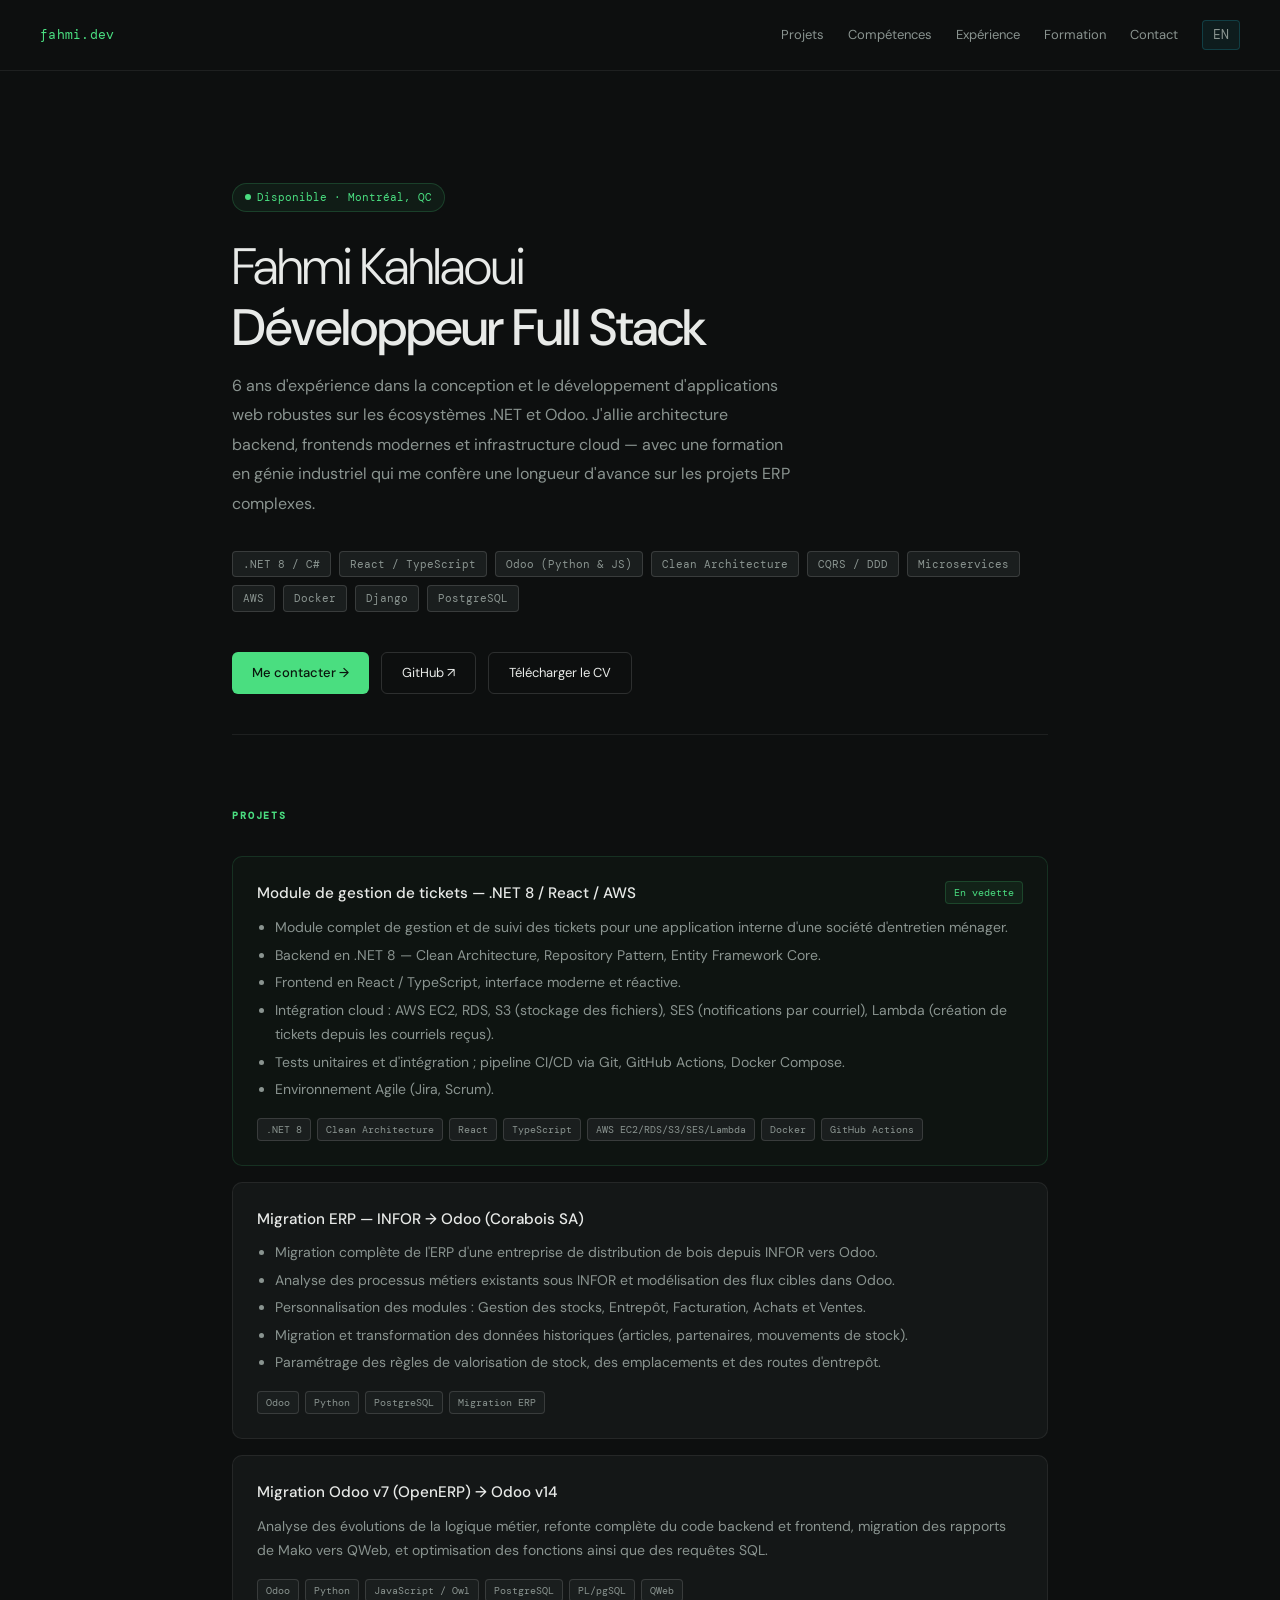
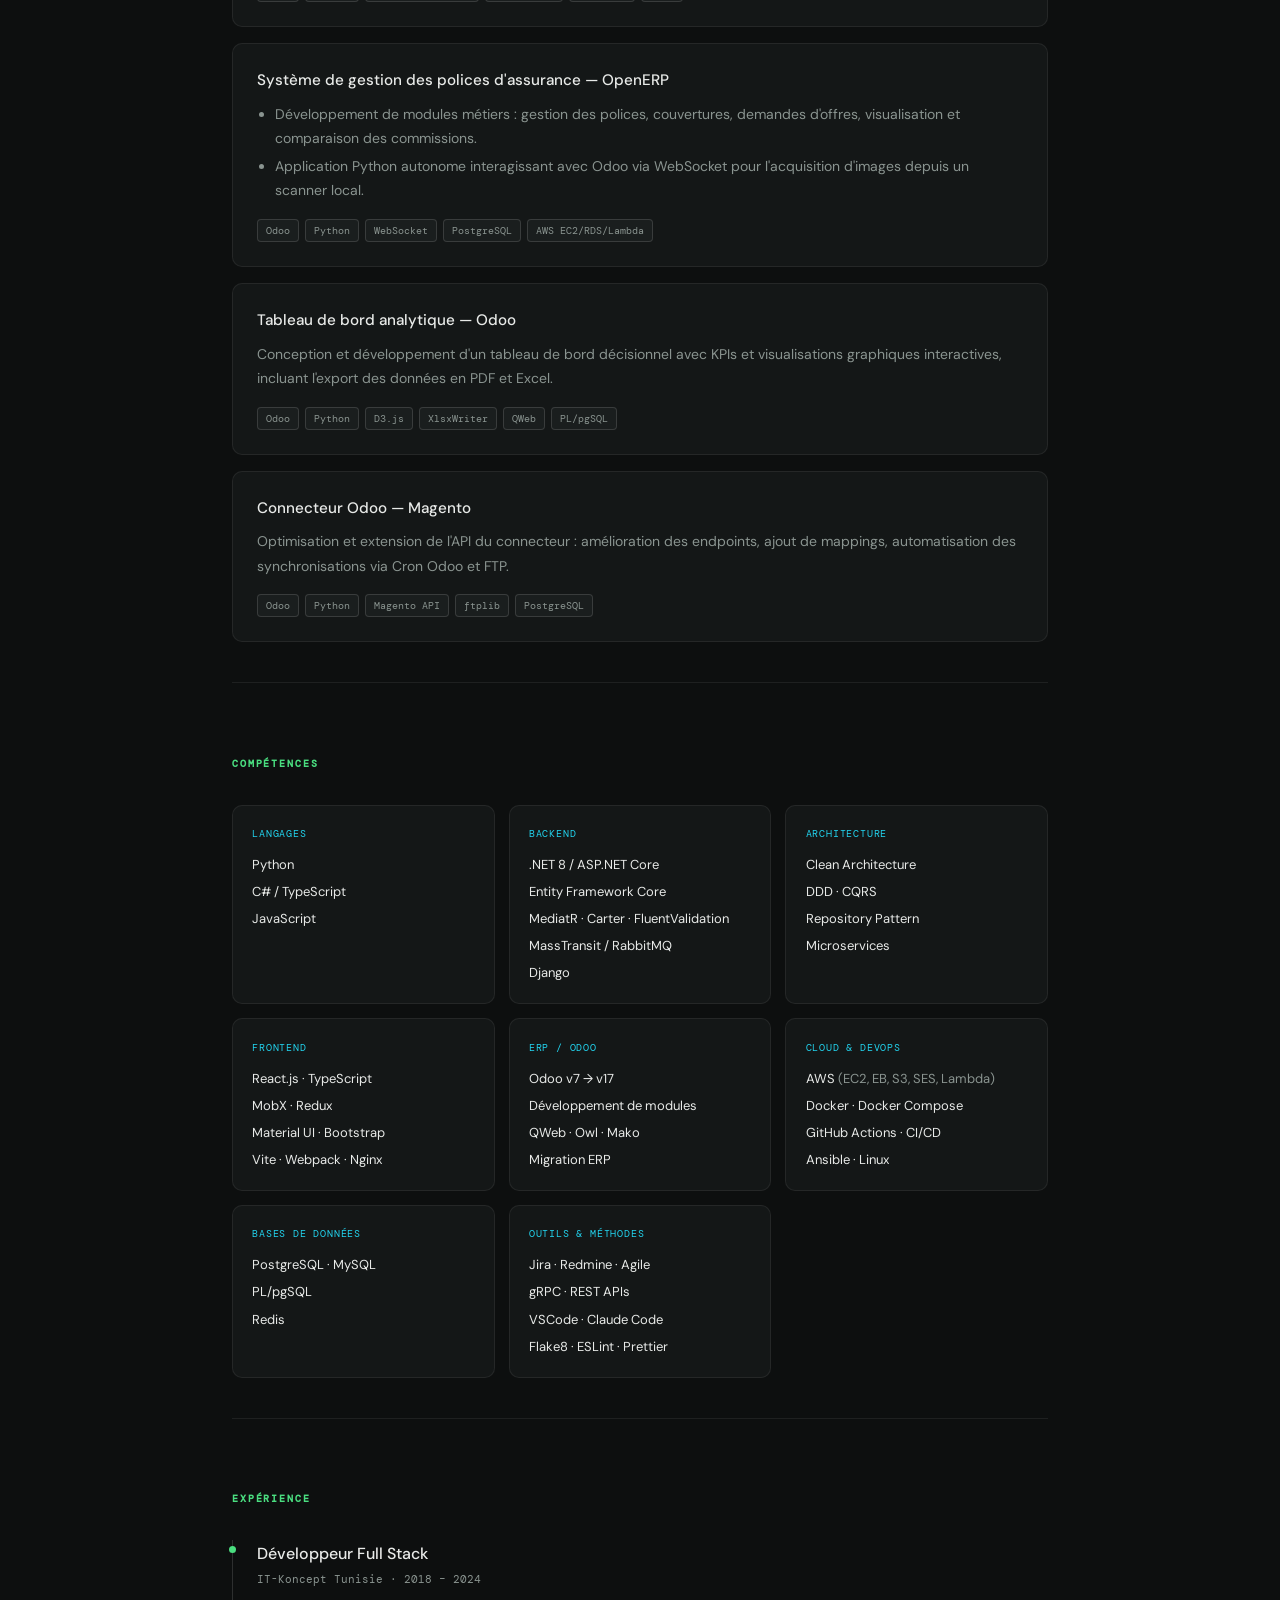
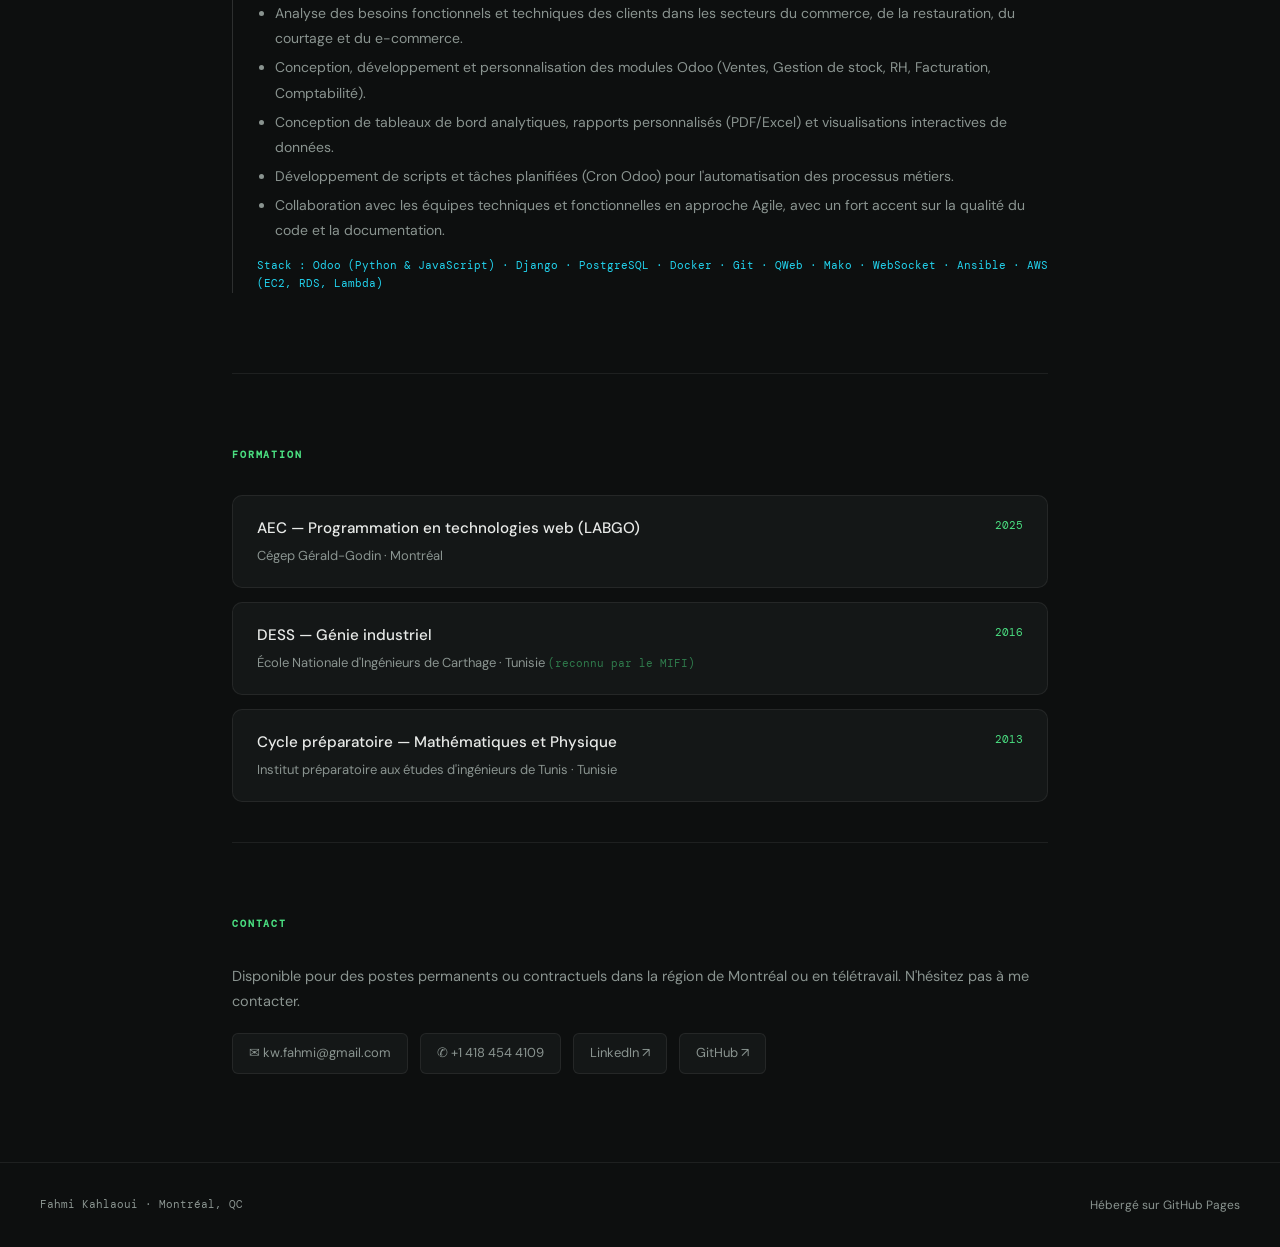
==== index-fr.html @ 1840f5e8 "[IMP]: add FR version and pdf file" ====
<!DOCTYPE html>
<html lang="fr">
<head>
  <meta charset="UTF-8">
  <meta name="viewport" content="width=device-width, initial-scale=1.0">
  <title>Fahmi Kahlaoui — Développeur Full Stack</title>
  <link rel="stylesheet" href="style.css">
</head>
<body>

<nav>
  <a class="nav-logo" href="#">fahmi.dev</a>
  <div class="nav-links">
    <a href="#projects">Projets</a>
    <a href="#skills">Compétences</a>
    <a href="#experience">Expérience</a>
    <a href="#education">Formation</a>
    <a href="#contact">Contact</a>
    <a class="lang-switch" href="index.html">EN</a>
  </div>
</nav>

<main>

  <!-- HERO -->
  <section class="hero">
    <div class="badge">Disponible · Montréal, QC</div>
    <h1>Fahmi Kahlaoui<br><strong>Développeur Full Stack</strong></h1>
    <p class="hero-sub">
      6 ans d'expérience dans la conception et le développement d'applications web robustes
      sur les écosystèmes .NET et Odoo. J'allie architecture backend, frontends modernes et infrastructure cloud —
      avec une formation en génie industriel qui me confère une longueur d'avance sur les projets ERP complexes.
    </p>
    <div class="hero-tags">
      <span class="tag">.NET 8 / C#</span>
      <span class="tag">React / TypeScript</span>
      <span class="tag">Odoo (Python & JS)</span>
      <span class="tag">Clean Architecture</span>
      <span class="tag">CQRS / DDD</span>
      <span class="tag">Microservices</span>
      <span class="tag">AWS</span>
      <span class="tag">Docker</span>
      <span class="tag">Django</span>
      <span class="tag">PostgreSQL</span>
    </div>
    <div class="ctas">
      <a class="btn btn-primary" href="#contact">Me contacter →</a>
      <a class="btn btn-ghost" href="https://github.com/kwfx" target="_blank">GitHub ↗</a>
      <a class="btn btn-ghost" href="fahmi-kahlaoui-cv.pdf" download>Télécharger le CV</a>
    </div>
  </section>

  <div class="divider"></div>

  <!-- PROJETS -->
  <section id="projects">
    <h2>Projets</h2>
    <div class="projects-grid">

      <div class="project-card featured">
        <div class="project-header">
          <span class="project-title">Module de gestion de tickets — .NET 8 / React / AWS</span>
          <span class="project-badge">En vedette</span>
        </div>
        <div class="project-desc">
          <ul>
            <li>Module complet de gestion et de suivi des tickets pour une application interne d'une société d'entretien ménager.</li>
            <li>Backend en .NET 8 — Clean Architecture, Repository Pattern, Entity Framework Core.</li>
            <li>Frontend en React / TypeScript, interface moderne et réactive.</li>
            <li>Intégration cloud : AWS EC2, RDS, S3 (stockage des fichiers), SES (notifications par courriel), Lambda (création de tickets depuis les courriels reçus).</li>
            <li>Tests unitaires et d'intégration ; pipeline CI/CD via Git, GitHub Actions, Docker Compose.</li>
            <li>Environnement Agile (Jira, Scrum).</li>
          </ul>
        </div>
        <div class="project-tags">
          <span class="tag">.NET 8</span>
          <span class="tag">Clean Architecture</span>
          <span class="tag">React</span>
          <span class="tag">TypeScript</span>
          <span class="tag">AWS EC2/RDS/S3/SES/Lambda</span>
          <span class="tag">Docker</span>
          <span class="tag">GitHub Actions</span>
        </div>
      </div>

      <div class="project-card">
        <div class="project-header">
          <span class="project-title">Migration ERP — INFOR → Odoo (Corabois SA)</span>
        </div>
        <div class="project-desc">
          <ul>
            <li>Migration complète de l'ERP d'une entreprise de distribution de bois depuis INFOR vers Odoo.</li>
            <li>Analyse des processus métiers existants sous INFOR et modélisation des flux cibles dans Odoo.</li>
            <li>Personnalisation des modules : Gestion des stocks, Entrepôt, Facturation, Achats et Ventes.</li>
            <li>Migration et transformation des données historiques (articles, partenaires, mouvements de stock).</li>
            <li>Paramétrage des règles de valorisation de stock, des emplacements et des routes d'entrepôt.</li>
          </ul>
        </div>
        <div class="project-tags">
          <span class="tag">Odoo</span>
          <span class="tag">Python</span>
          <span class="tag">PostgreSQL</span>
          <span class="tag">Migration ERP</span>
        </div>
      </div>

      <div class="project-card">
        <div class="project-header">
          <span class="project-title">Migration Odoo v7 (OpenERP) → Odoo v14</span>
        </div>
        <div class="project-desc">
          Analyse des évolutions de la logique métier, refonte complète du code backend et frontend, migration des rapports de Mako vers QWeb, et optimisation des fonctions ainsi que des requêtes SQL.
        </div>
        <div class="project-tags">
          <span class="tag">Odoo</span>
          <span class="tag">Python</span>
          <span class="tag">JavaScript / Owl</span>
          <span class="tag">PostgreSQL</span>
          <span class="tag">PL/pgSQL</span>
          <span class="tag">QWeb</span>
        </div>
      </div>

      <div class="project-card">
        <div class="project-header">
          <span class="project-title">Système de gestion des polices d'assurance — OpenERP</span>
        </div>
        <div class="project-desc">
          <ul>
            <li>Développement de modules métiers : gestion des polices, couvertures, demandes d'offres, visualisation et comparaison des commissions.</li>
            <li>Application Python autonome interagissant avec Odoo via WebSocket pour l'acquisition d'images depuis un scanner local.</li>
          </ul>
        </div>
        <div class="project-tags">
          <span class="tag">Odoo</span>
          <span class="tag">Python</span>
          <span class="tag">WebSocket</span>
          <span class="tag">PostgreSQL</span>
          <span class="tag">AWS EC2/RDS/Lambda</span>
        </div>
      </div>

      <div class="project-card">
        <div class="project-header">
          <span class="project-title">Tableau de bord analytique — Odoo</span>
        </div>
        <div class="project-desc">
          Conception et développement d'un tableau de bord décisionnel avec KPIs et visualisations graphiques interactives, incluant l'export des données en PDF et Excel.
        </div>
        <div class="project-tags">
          <span class="tag">Odoo</span>
          <span class="tag">Python</span>
          <span class="tag">D3.js</span>
          <span class="tag">XlsxWriter</span>
          <span class="tag">QWeb</span>
          <span class="tag">PL/pgSQL</span>
        </div>
      </div>

      <div class="project-card">
        <div class="project-header">
          <span class="project-title">Connecteur Odoo — Magento</span>
        </div>
        <div class="project-desc">
          Optimisation et extension de l'API du connecteur : amélioration des endpoints, ajout de mappings, automatisation des synchronisations via Cron Odoo et FTP.
        </div>
        <div class="project-tags">
          <span class="tag">Odoo</span>
          <span class="tag">Python</span>
          <span class="tag">Magento API</span>
          <span class="tag">ftplib</span>
          <span class="tag">PostgreSQL</span>
        </div>
      </div>

    </div>
  </section>

  <div class="divider"></div>

  <!-- COMPÉTENCES -->
  <section id="skills">
    <h2>Compétences</h2>
    <div class="skills-grid">
      <div class="skill-group">
        <div class="skill-group-title">Langages</div>
        <div class="skill-list">
          <div class="skill-item">Python</div>
          <div class="skill-item">C# / TypeScript</div>
          <div class="skill-item">JavaScript</div>
        </div>
      </div>
      <div class="skill-group">
        <div class="skill-group-title">Backend</div>
        <div class="skill-list">
          <div class="skill-item">.NET 8 / ASP.NET Core</div>
          <div class="skill-item">Entity Framework Core</div>
          <div class="skill-item">MediatR · Carter · FluentValidation</div>
          <div class="skill-item">MassTransit / RabbitMQ</div>
          <div class="skill-item">Django</div>
        </div>
      </div>
      <div class="skill-group">
        <div class="skill-group-title">Architecture</div>
        <div class="skill-list">
          <div class="skill-item">Clean Architecture</div>
          <div class="skill-item">DDD · CQRS</div>
          <div class="skill-item">Repository Pattern</div>
          <div class="skill-item">Microservices</div>
        </div>
      </div>
      <div class="skill-group">
        <div class="skill-group-title">Frontend</div>
        <div class="skill-list">
          <div class="skill-item">React.js · TypeScript</div>
          <div class="skill-item">MobX · Redux</div>
          <div class="skill-item">Material UI · Bootstrap</div>
          <div class="skill-item">Vite · Webpack · Nginx</div>
        </div>
      </div>
      <div class="skill-group">
        <div class="skill-group-title">ERP / Odoo</div>
        <div class="skill-list">
          <div class="skill-item">Odoo v7 → v17</div>
          <div class="skill-item">Développement de modules</div>
          <div class="skill-item">QWeb · Owl · Mako</div>
          <div class="skill-item">Migration ERP</div>
        </div>
      </div>
      <div class="skill-group">
        <div class="skill-group-title">Cloud & DevOps</div>
        <div class="skill-list">
          <div class="skill-item">AWS <span>(EC2, EB, S3, SES, Lambda)</span></div>
          <div class="skill-item">Docker · Docker Compose</div>
          <div class="skill-item">GitHub Actions · CI/CD</div>
          <div class="skill-item">Ansible · Linux</div>
        </div>
      </div>
      <div class="skill-group">
        <div class="skill-group-title">Bases de données</div>
        <div class="skill-list">
          <div class="skill-item">PostgreSQL · MySQL</div>
          <div class="skill-item">PL/pgSQL</div>
          <div class="skill-item">Redis</div>
        </div>
      </div>
      <div class="skill-group">
        <div class="skill-group-title">Outils & Méthodes</div>
        <div class="skill-list">
          <div class="skill-item">Jira · Redmine · Agile</div>
          <div class="skill-item">gRPC · REST APIs</div>
          <div class="skill-item">VSCode · Claude Code</div>
          <div class="skill-item">Flake8 · ESLint · Prettier</div>
        </div>
      </div>
    </div>
  </section>

  <div class="divider"></div>

  <!-- EXPÉRIENCE -->
  <section id="experience">
    <h2>Expérience</h2>
    <div class="exp-item">
      <div class="exp-role">Développeur Full Stack</div>
      <div class="exp-meta">IT-Koncept Tunisie · 2018 – 2024</div>
      <div class="exp-desc">
        <ul>
          <li>Analyse des besoins fonctionnels et techniques des clients dans les secteurs du commerce, de la restauration, du courtage et du e-commerce.</li>
          <li>Conception, développement et personnalisation des modules Odoo (Ventes, Gestion de stock, RH, Facturation, Comptabilité).</li>
          <li>Conception de tableaux de bord analytiques, rapports personnalisés (PDF/Excel) et visualisations interactives de données.</li>
          <li>Développement de scripts et tâches planifiées (Cron Odoo) pour l'automatisation des processus métiers.</li>
          <li>Collaboration avec les équipes techniques et fonctionnelles en approche Agile, avec un fort accent sur la qualité du code et la documentation.</li>
        </ul>
        <div class="exp-stack">Stack : Odoo (Python & JavaScript) · Django · PostgreSQL · Docker · Git · QWeb · Mako · WebSocket · Ansible · AWS (EC2, RDS, Lambda)</div>
      </div>
    </div>
  </section>

  <div class="divider"></div>

  <!-- FORMATION -->
  <section id="education">
    <h2>Formation</h2>
    <div class="edu-grid">
      <div class="edu-card">
        <div>
          <div class="edu-degree">AEC — Programmation en technologies web (LABGO)</div>
          <div class="edu-school">Cégep Gérald-Godin · Montréal</div>
        </div>
        <div class="edu-year">2025</div>
      </div>
      <div class="edu-card">
        <div>
          <div class="edu-degree">DESS — Génie industriel</div>
          <div class="edu-school">École Nationale d'Ingénieurs de Carthage · Tunisie <span style="color:#4ade8080;font-size:11px;font-family:'DM Mono',monospace;">(reconnu par le MIFI)</span></div>
        </div>
        <div class="edu-year">2016</div>
      </div>
      <div class="edu-card">
        <div>
          <div class="edu-degree">Cycle préparatoire — Mathématiques et Physique</div>
          <div class="edu-school">Institut préparatoire aux études d'ingénieurs de Tunis · Tunisie</div>
        </div>
        <div class="edu-year">2013</div>
      </div>
    </div>
  </section>

  <div class="divider"></div>

  <!-- CONTACT -->
  <section id="contact">
    <h2>Contact</h2>
    <p style="color:var(--muted);font-size:14.5px;margin-bottom:1.25rem">
      Disponible pour des postes permanents ou contractuels dans la région de Montréal ou en télétravail. N'hésitez pas à me contacter.
    </p>
    <div class="contact-row">
      <a class="contact-link" href="mailto:kw.fahmi@gmail.com">✉ kw.fahmi@gmail.com</a>
      <a class="contact-link" href="tel:+14184544109">✆ +1 418 454 4109</a>
      <a class="contact-link" href="https://linkedin.com/in/fahmi-kahlaoui" target="_blank">LinkedIn ↗</a>
      <a class="contact-link" href="https://github.com/kwfx" target="_blank">GitHub ↗</a>
    </div>
  </section>

</main>

<footer>
  <span class="footer-left">Fahmi Kahlaoui · Montréal, QC</span>
  <span class="footer-right">Hébergé sur GitHub Pages</span>
</footer>

</body>
</html>
---- style.css ----
@import url('https://fonts.googleapis.com/css2?family=DM+Mono:wght@300;400;500&family=DM+Sans:wght@300;400;500&display=swap');

*, *::before, *::after {
  box-sizing: border-box;
  margin: 0;
  padding: 0;
}

:root {
  --bg:      #0d0f0f;
  --bg2:     #141717;
  --bg3:     #1a1e1e;
  --border:  #ffffff12;
  --border2: #ffffff22;
  --text:    #e8eae8;
  --muted:   #8a9490;
  --accent:  #4ade80;
  --accent2: #22d3ee;
}

html { scroll-behavior: smooth; }

body {
  background: var(--bg);
  color: var(--text);
  font-family: 'DM Sans', sans-serif;
  font-size: 15px;
  line-height: 1.7;
  min-height: 100vh;
}

/* ── NAV ── */
nav {
  display: flex;
  justify-content: space-between;
  align-items: center;
  padding: 1.25rem 2.5rem;
  border-bottom: 0.5px solid var(--border);
  position: sticky;
  top: 0;
  background: var(--bg);
  z-index: 10;
}

.nav-logo {
  font-family: 'DM Mono', monospace;
  font-size: 13px;
  color: var(--accent);
  letter-spacing: 0.02em;
  text-decoration: none;
}

.nav-links {
  display: flex;
  align-items: center;
  gap: 1.5rem;
}

.nav-links a {
  color: var(--muted);
  text-decoration: none;
  font-size: 13px;
  transition: color 0.2s;
}

.nav-links a:hover { color: var(--text); }

.lang-switch {
  font-family: 'DM Mono', monospace;
  font-size: 11px;
  color: var(--accent2);
  background: #22d3ee10;
  border: 0.5px solid #22d3ee30;
  border-radius: 4px;
  padding: 3px 10px;
  text-decoration: none;
  transition: background 0.2s;
}

.lang-switch:hover { background: #22d3ee20; color: var(--accent2); }

/* ── MAIN LAYOUT ── */
main {
  max-width: 880px;
  margin: 0 auto;
  padding: 0 2rem;
}

section { padding: 4.5rem 0 2.5rem; }
.hero   { padding-top: 7rem; }

.divider {
  height: 0.5px;
  background: var(--border);
}

/* ── HERO ── */
.badge {
  display: inline-flex;
  align-items: center;
  gap: 6px;
  font-family: 'DM Mono', monospace;
  font-size: 11px;
  color: var(--accent);
  background: #4ade8010;
  border: 0.5px solid #4ade8030;
  border-radius: 100px;
  padding: 4px 12px;
  margin-bottom: 1.5rem;
}

.badge::before {
  content: '';
  width: 6px;
  height: 6px;
  border-radius: 50%;
  background: var(--accent);
  flex-shrink: 0;
}

h1 {
  font-size: clamp(2.2rem, 5vw, 3.2rem);
  font-weight: 300;
  line-height: 1.2;
  letter-spacing: -0.02em;
  margin-bottom: 0.75rem;
}

h1 strong { font-weight: 500; }

.hero-sub {
  font-size: 1rem;
  color: var(--muted);
  max-width: 560px;
  margin-bottom: 2rem;
  line-height: 1.85;
}

.hero-tags {
  display: flex;
  flex-wrap: wrap;
  gap: 8px;
  margin-bottom: 2.5rem;
}

.tag {
  font-family: 'DM Mono', monospace;
  font-size: 11px;
  color: var(--muted);
  background: var(--bg3);
  border: 0.5px solid var(--border2);
  border-radius: 4px;
  padding: 3px 10px;
}

.ctas {
  display: flex;
  gap: 12px;
  flex-wrap: wrap;
}

.btn {
  display: inline-flex;
  align-items: center;
  gap: 7px;
  font-size: 13px;
  font-family: 'DM Sans', sans-serif;
  padding: 9px 20px;
  border-radius: 6px;
  text-decoration: none;
  cursor: pointer;
  transition: all 0.2s;
  border: none;
}

.btn-primary {
  background: var(--accent);
  color: #0a160d;
  font-weight: 500;
}

.btn-primary:hover { background: #6ef79a; }

.btn-ghost {
  background: transparent;
  color: var(--text);
  border: 0.5px solid var(--border2);
}

.btn-ghost:hover {
  border-color: #4ade8060;
  color: var(--accent);
}

/* ── SECTION HEADING ── */
h2 {
  font-size: 0.65rem;
  font-family: 'DM Mono', monospace;
  letter-spacing: 0.18em;
  color: var(--accent);
  text-transform: uppercase;
  margin-bottom: 2rem;
}

/* ── PROJECTS ── */
.projects-grid { display: grid; gap: 16px; }

.project-card {
  background: var(--bg2);
  border: 0.5px solid var(--border);
  border-radius: 10px;
  padding: 1.5rem;
  transition: border-color 0.2s;
}

.project-card:hover { border-color: var(--border2); }

.project-card.featured {
  border-color: #4ade8025;
  background: #4ade8006;
}

.project-header {
  display: flex;
  justify-content: space-between;
  align-items: flex-start;
  gap: 12px;
  margin-bottom: 0.5rem;
}

.project-title {
  font-size: 0.95rem;
  font-weight: 500;
  color: var(--text);
}

.project-env {
  font-family: 'DM Mono', monospace;
  font-size: 10px;
  color: var(--muted);
  margin-bottom: 0.6rem;
}

.project-badge {
  font-family: 'DM Mono', monospace;
  font-size: 10px;
  color: var(--accent);
  background: #4ade8012;
  border: 0.5px solid #4ade8030;
  border-radius: 4px;
  padding: 2px 8px;
  white-space: nowrap;
}

.project-desc {
  color: var(--muted);
  font-size: 14px;
  line-height: 1.75;
  margin-bottom: 1rem;
}

.project-desc ul {
  padding-left: 1.1rem;
  display: flex;
  flex-direction: column;
  gap: 3px;
}

.project-tags {
  display: flex;
  flex-wrap: wrap;
  gap: 6px;
  margin-top: 0.75rem;
}

.project-tags .tag { font-size: 10px; padding: 2px 8px; }

/* ── SKILLS ── */
.skills-grid {
  display: grid;
  grid-template-columns: repeat(auto-fit, minmax(200px, 1fr));
  gap: 14px;
}

.skill-group {
  background: var(--bg2);
  border: 0.5px solid var(--border);
  border-radius: 10px;
  padding: 1.2rem;
}

.skill-group-title {
  font-family: 'DM Mono', monospace;
  font-size: 10px;
  color: var(--accent2);
  letter-spacing: 0.08em;
  margin-bottom: 0.75rem;
  text-transform: uppercase;
}

.skill-list {
  display: flex;
  flex-direction: column;
  gap: 5px;
}

.skill-item {
  font-size: 13px;
  color: var(--text);
}

.skill-item span { color: var(--muted); }

/* ── EXPERIENCE ── */
.exp-item {
  border-left: 1px solid var(--border2);
  padding-left: 1.5rem;
  margin-bottom: 2.5rem;
  position: relative;
}

.exp-item::before {
  content: '';
  width: 7px;
  height: 7px;
  border-radius: 50%;
  background: var(--accent);
  position: absolute;
  left: -4px;
  top: 6px;
}

.exp-role {
  font-size: 1rem;
  font-weight: 500;
  color: var(--text);
}

.exp-meta {
  font-family: 'DM Mono', monospace;
  font-size: 11px;
  color: var(--muted);
  margin: 3px 0 0.75rem;
}

.exp-desc {
  color: var(--muted);
  font-size: 14px;
  line-height: 1.8;
}

.exp-desc ul {
  padding-left: 1.1rem;
  display: flex;
  flex-direction: column;
  gap: 4px;
}

.exp-stack {
  font-family: 'DM Mono', monospace;
  font-size: 11px;
  color: var(--accent2);
  margin-top: 0.75rem;
  line-height: 1.7;
}

/* ── EDUCATION ── */
.edu-grid { display: grid; gap: 14px; }

.edu-card {
  background: var(--bg2);
  border: 0.5px solid var(--border);
  border-radius: 10px;
  padding: 1.25rem 1.5rem;
  display: flex;
  justify-content: space-between;
  align-items: flex-start;
  gap: 1rem;
}

.edu-degree {
  font-size: 0.95rem;
  font-weight: 500;
  color: var(--text);
  margin-bottom: 3px;
}

.edu-school {
  font-size: 13px;
  color: var(--muted);
}

.edu-year {
  font-family: 'DM Mono', monospace;
  font-size: 11px;
  color: var(--accent);
  white-space: nowrap;
}

/* ── CONTACT ── */
.contact-row {
  display: flex;
  gap: 12px;
  flex-wrap: wrap;
  margin-top: 0.5rem;
}

.contact-link {
  display: inline-flex;
  align-items: center;
  gap: 8px;
  font-size: 13px;
  color: var(--muted);
  text-decoration: none;
  padding: 8px 16px;
  background: var(--bg2);
  border: 0.5px solid var(--border);
  border-radius: 6px;
  transition: all 0.2s;
}

.contact-link:hover {
  color: var(--accent);
  border-color: #4ade8040;
}

/* ── FOOTER ── */
footer {
  border-top: 0.5px solid var(--border);
  padding: 2rem 2.5rem;
  display: flex;
  justify-content: space-between;
  align-items: center;
  margin-top: 3rem;
}

.footer-left {
  font-family: 'DM Mono', monospace;
  font-size: 11px;
  color: var(--muted);
}

.footer-right {
  font-size: 12px;
  color: var(--muted);
}

/* ── RESPONSIVE ── */
@media (max-width: 640px) {
  nav { padding: 1rem 1.25rem; }
  .nav-links { gap: 1rem; }
  main { padding: 0 1.25rem; }
  footer { flex-direction: column; gap: 8px; text-align: center; }
  .edu-card { flex-direction: column; gap: 4px; }
}
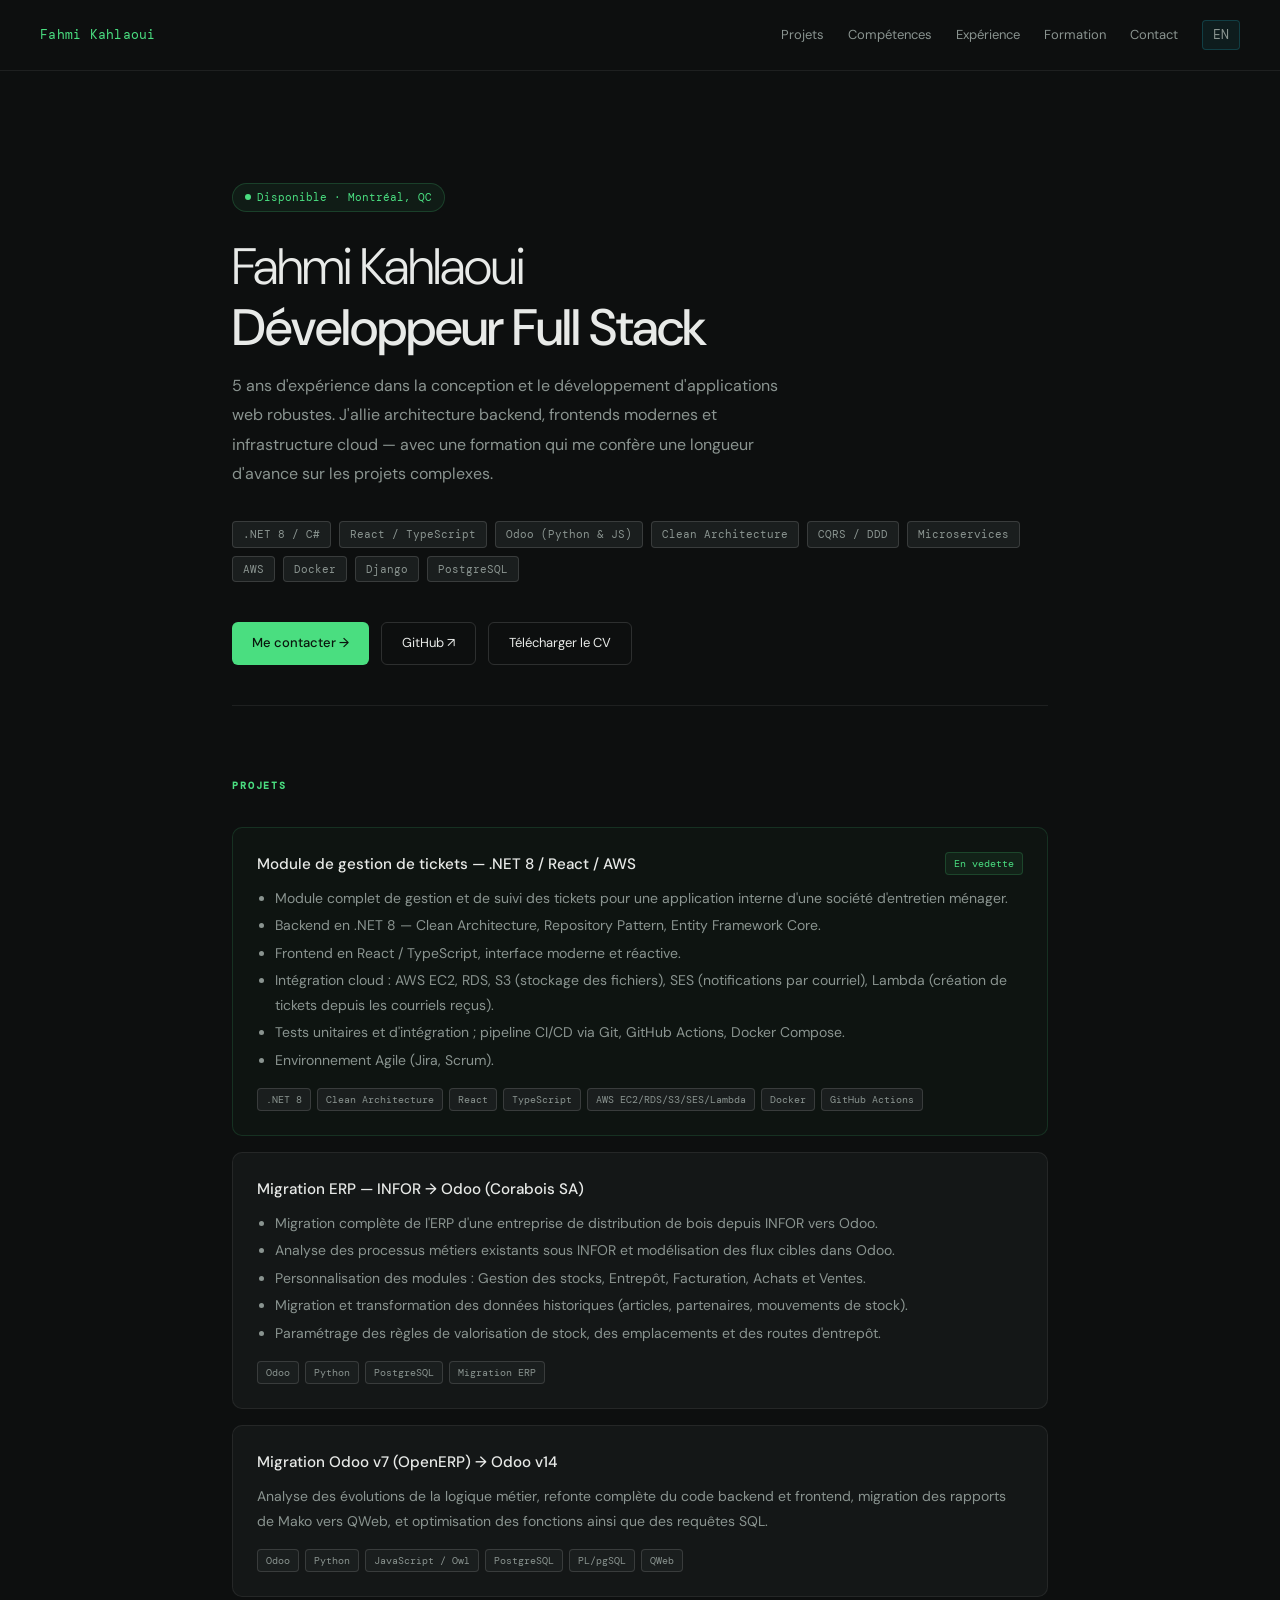
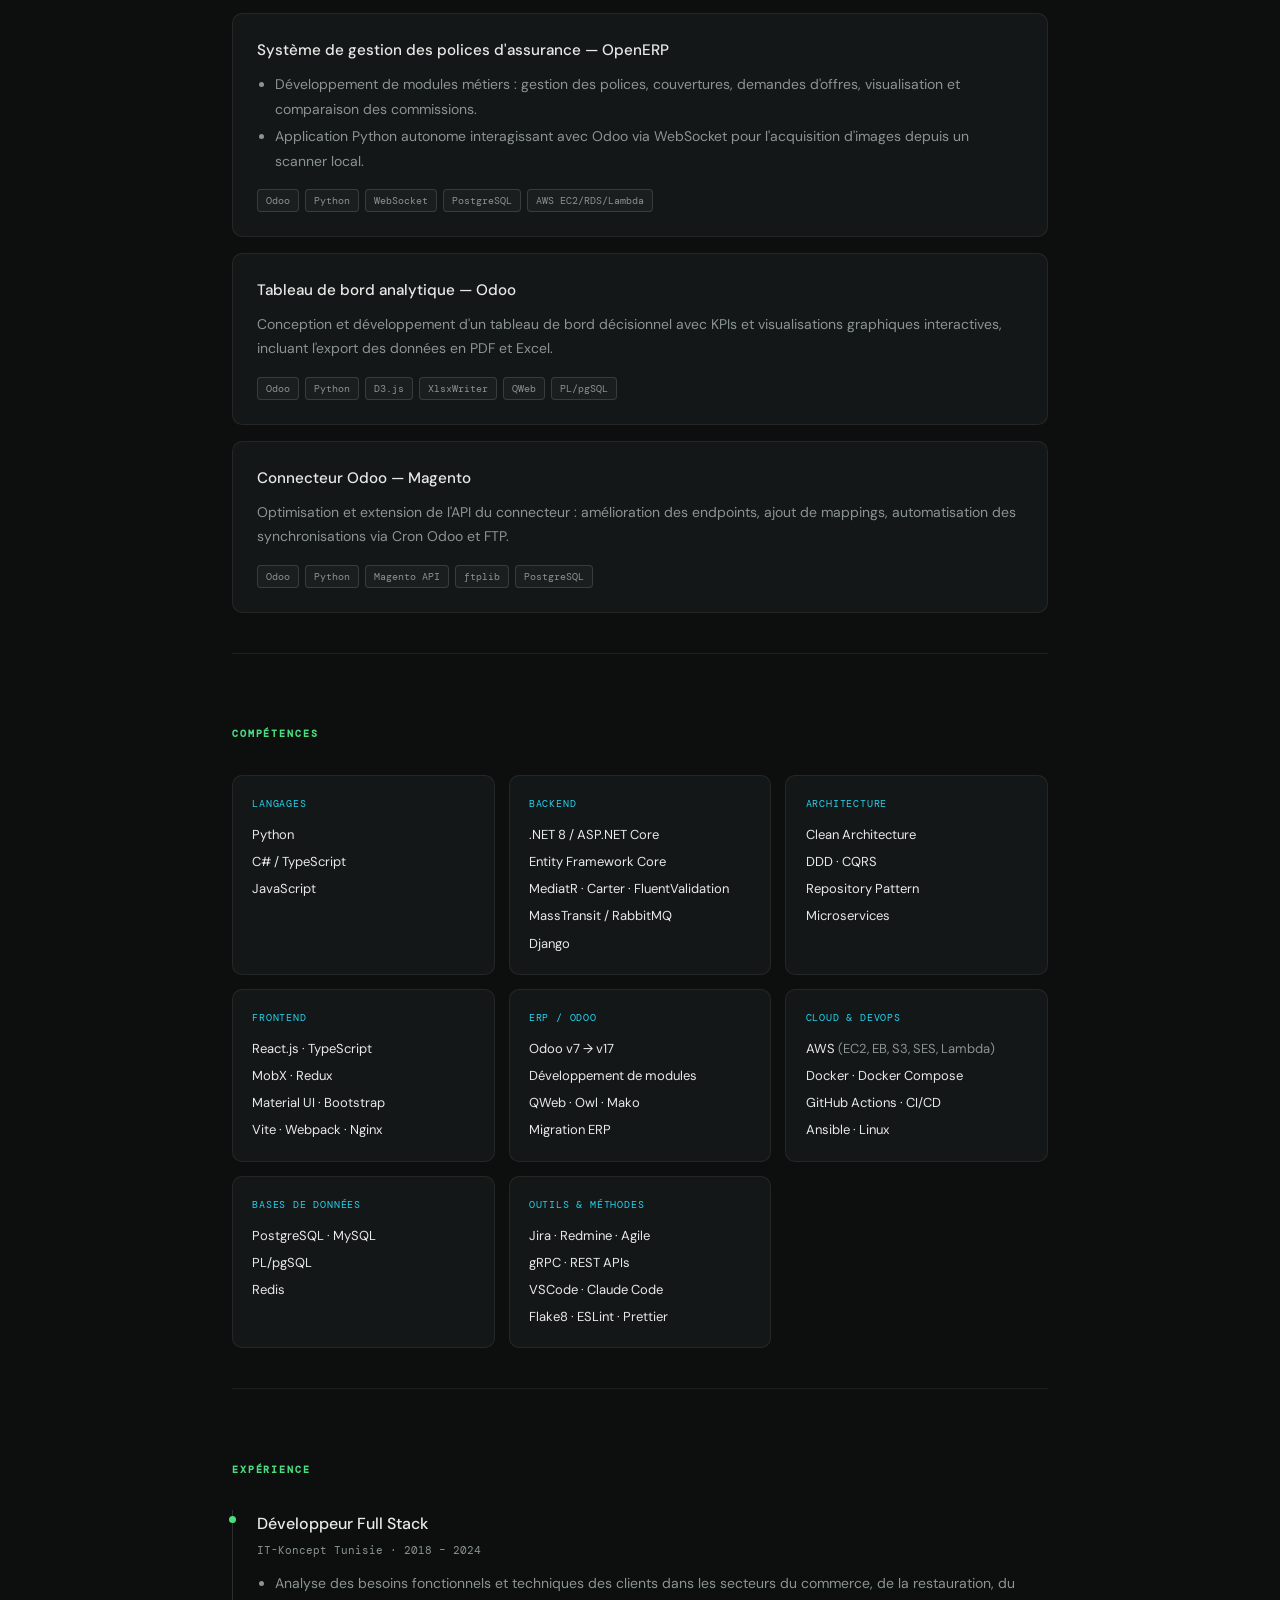
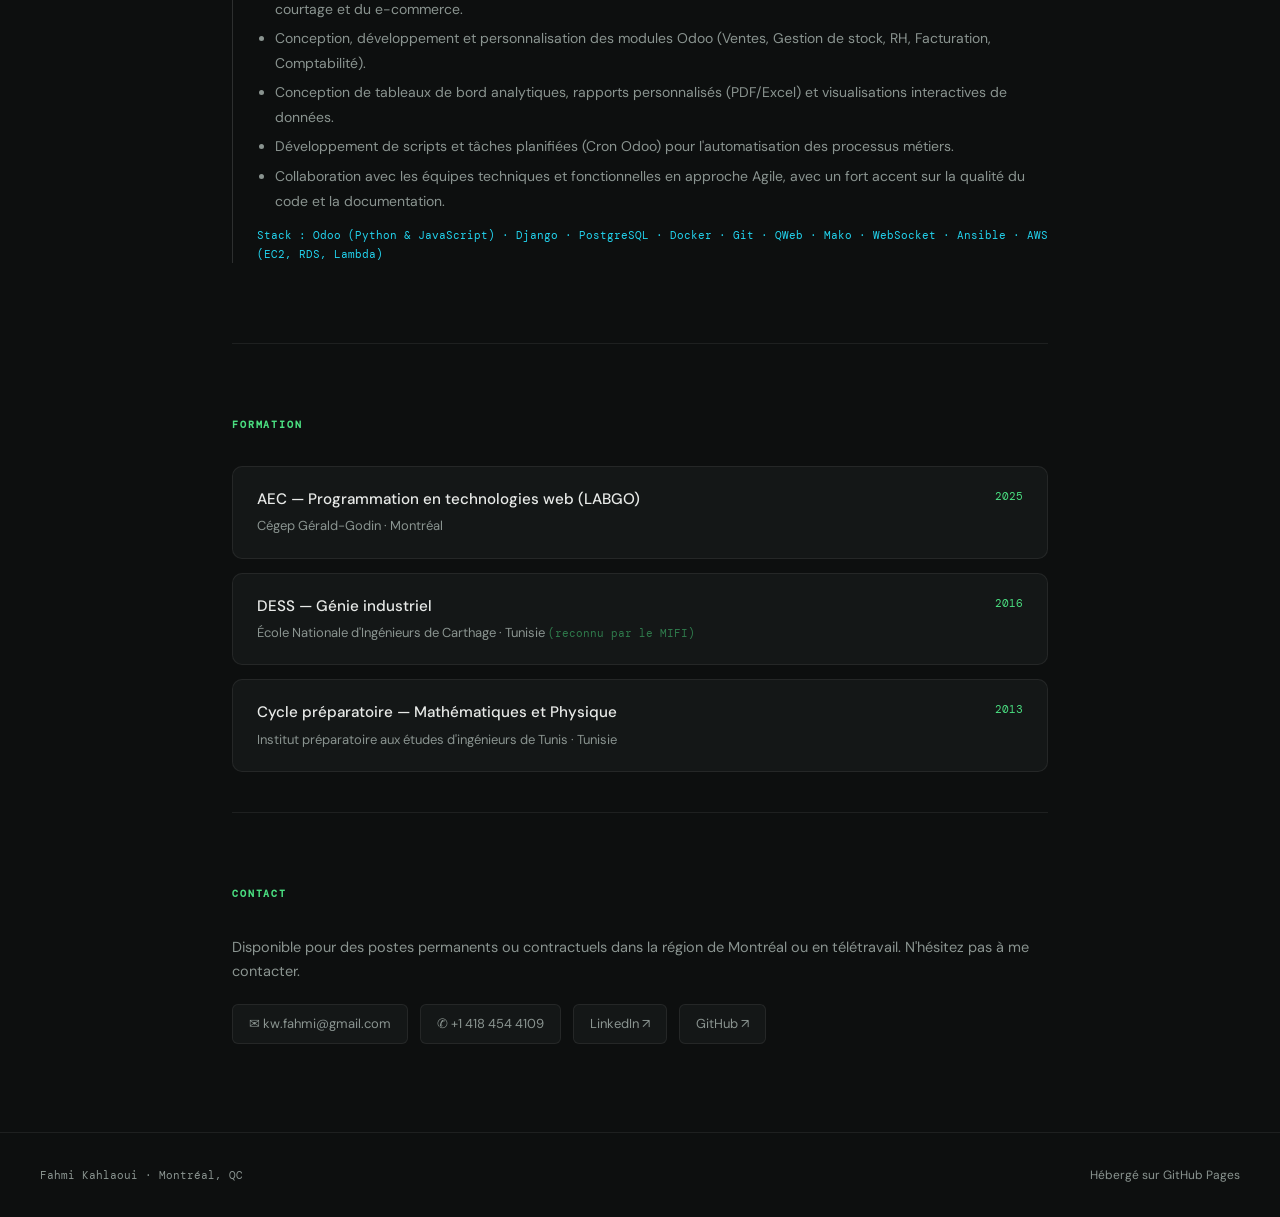
==== commit 666a3128: "[IMP]: update PDF resume and linkedin links" ====
--- a/index-fr.html
+++ b/index-fr.html
@@ -1,334 +1,353 @@
 <!DOCTYPE html>
 <html lang="fr">
+
 <head>
   <meta charset="UTF-8">
   <meta name="viewport" content="width=device-width, initial-scale=1.0">
   <title>Fahmi Kahlaoui — Développeur Full Stack</title>
   <link rel="stylesheet" href="style.css">
 </head>
+
 <body>
 
-<nav>
-  <a class="nav-logo" href="#">fahmi.dev</a>
-  <div class="nav-links">
-    <a href="#projects">Projets</a>
-    <a href="#skills">Compétences</a>
-    <a href="#experience">Expérience</a>
-    <a href="#education">Formation</a>
-    <a href="#contact">Contact</a>
-    <a class="lang-switch" href="index.html">EN</a>
-  </div>
-</nav>
-
-<main>
-
-  <!-- HERO -->
-  <section class="hero">
-    <div class="badge">Disponible · Montréal, QC</div>
-    <h1>Fahmi Kahlaoui<br><strong>Développeur Full Stack</strong></h1>
-    <p class="hero-sub">
-      6 ans d'expérience dans la conception et le développement d'applications web robustes
-      sur les écosystèmes .NET et Odoo. J'allie architecture backend, frontends modernes et infrastructure cloud —
-      avec une formation en génie industriel qui me confère une longueur d'avance sur les projets ERP complexes.
-    </p>
-    <div class="hero-tags">
-      <span class="tag">.NET 8 / C#</span>
-      <span class="tag">React / TypeScript</span>
-      <span class="tag">Odoo (Python & JS)</span>
-      <span class="tag">Clean Architecture</span>
-      <span class="tag">CQRS / DDD</span>
-      <span class="tag">Microservices</span>
-      <span class="tag">AWS</span>
-      <span class="tag">Docker</span>
-      <span class="tag">Django</span>
-      <span class="tag">PostgreSQL</span>
+  <nav>
+    <a class="nav-logo" href="#">Fahmi Kahlaoui</a>
+    <div class="nav-links">
+      <a href="#projects">Projets</a>
+      <a href="#skills">Compétences</a>
+      <a href="#experience">Expérience</a>
+      <a href="#education">Formation</a>
+      <a href="#contact">Contact</a>
+      <a class="lang-switch" href="index.html">EN</a>
     </div>
-    <div class="ctas">
-      <a class="btn btn-primary" href="#contact">Me contacter →</a>
-      <a class="btn btn-ghost" href="https://github.com/kwfx" target="_blank">GitHub ↗</a>
-      <a class="btn btn-ghost" href="fahmi-kahlaoui-cv.pdf" download>Télécharger le CV</a>
-    </div>
-  </section>
-
-  <div class="divider"></div>
-
-  <!-- PROJETS -->
-  <section id="projects">
-    <h2>Projets</h2>
-    <div class="projects-grid">
-
-      <div class="project-card featured">
-        <div class="project-header">
-          <span class="project-title">Module de gestion de tickets — .NET 8 / React / AWS</span>
-          <span class="project-badge">En vedette</span>
-        </div>
-        <div class="project-desc">
+  </nav>
+
+  <main>
+
+    <!-- HERO -->
+    <section class="hero">
+      <div class="badge">Disponible · Montréal, QC</div>
+      <h1>Fahmi Kahlaoui<br><strong>Développeur Full Stack</strong></h1>
+      <p class="hero-sub">
+        5 ans d'expérience dans la conception et le développement d'applications web robustes. J'allie architecture
+        backend, frontends modernes et infrastructure cloud —
+        avec une formation qui me confère une longueur d'avance sur les projets complexes.
+      </p>
+      <div class="hero-tags">
+        <span class="tag">.NET 8 / C#</span>
+        <span class="tag">React / TypeScript</span>
+        <span class="tag">Odoo (Python & JS)</span>
+        <span class="tag">Clean Architecture</span>
+        <span class="tag">CQRS / DDD</span>
+        <span class="tag">Microservices</span>
+        <span class="tag">AWS</span>
+        <span class="tag">Docker</span>
+        <span class="tag">Django</span>
+        <span class="tag">PostgreSQL</span>
+      </div>
+      <div class="ctas">
+        <a class="btn btn-primary" href="#contact">Me contacter →</a>
+        <a class="btn btn-ghost" href="https://github.com/kwfx" target="_blank">GitHub ↗</a>
+        <a class="btn btn-ghost" href="fahmi-kahlaoui-cv.pdf" download>Télécharger le CV</a>
+      </div>
+    </section>
+
+    <div class="divider"></div>
+
+    <!-- PROJETS -->
+    <section id="projects">
+      <h2>Projets</h2>
+      <div class="projects-grid">
+
+        <div class="project-card featured">
+          <div class="project-header">
+            <span class="project-title">Module de gestion de tickets — .NET 8 / React / AWS</span>
+            <span class="project-badge">En vedette</span>
+          </div>
+          <div class="project-desc">
+            <ul>
+              <li>Module complet de gestion et de suivi des tickets pour une application interne d'une société
+                d'entretien ménager.</li>
+              <li>Backend en .NET 8 — Clean Architecture, Repository Pattern, Entity Framework Core.</li>
+              <li>Frontend en React / TypeScript, interface moderne et réactive.</li>
+              <li>Intégration cloud : AWS EC2, RDS, S3 (stockage des fichiers), SES (notifications par courriel), Lambda
+                (création de tickets depuis les courriels reçus).</li>
+              <li>Tests unitaires et d'intégration ; pipeline CI/CD via Git, GitHub Actions, Docker Compose.</li>
+              <li>Environnement Agile (Jira, Scrum).</li>
+            </ul>
+          </div>
+          <div class="project-tags">
+            <span class="tag">.NET 8</span>
+            <span class="tag">Clean Architecture</span>
+            <span class="tag">React</span>
+            <span class="tag">TypeScript</span>
+            <span class="tag">AWS EC2/RDS/S3/SES/Lambda</span>
+            <span class="tag">Docker</span>
+            <span class="tag">GitHub Actions</span>
+          </div>
+        </div>
+
+        <div class="project-card">
+          <div class="project-header">
+            <span class="project-title">Migration ERP — INFOR → Odoo (Corabois SA)</span>
+          </div>
+          <div class="project-desc">
+            <ul>
+              <li>Migration complète de l'ERP d'une entreprise de distribution de bois depuis INFOR vers Odoo.</li>
+              <li>Analyse des processus métiers existants sous INFOR et modélisation des flux cibles dans Odoo.</li>
+              <li>Personnalisation des modules : Gestion des stocks, Entrepôt, Facturation, Achats et Ventes.</li>
+              <li>Migration et transformation des données historiques (articles, partenaires, mouvements de stock).</li>
+              <li>Paramétrage des règles de valorisation de stock, des emplacements et des routes d'entrepôt.</li>
+            </ul>
+          </div>
+          <div class="project-tags">
+            <span class="tag">Odoo</span>
+            <span class="tag">Python</span>
+            <span class="tag">PostgreSQL</span>
+            <span class="tag">Migration ERP</span>
+          </div>
+        </div>
+
+        <div class="project-card">
+          <div class="project-header">
+            <span class="project-title">Migration Odoo v7 (OpenERP) → Odoo v14</span>
+          </div>
+          <div class="project-desc">
+            Analyse des évolutions de la logique métier, refonte complète du code backend et frontend, migration des
+            rapports de Mako vers QWeb, et optimisation des fonctions ainsi que des requêtes SQL.
+          </div>
+          <div class="project-tags">
+            <span class="tag">Odoo</span>
+            <span class="tag">Python</span>
+            <span class="tag">JavaScript / Owl</span>
+            <span class="tag">PostgreSQL</span>
+            <span class="tag">PL/pgSQL</span>
+            <span class="tag">QWeb</span>
+          </div>
+        </div>
+
+        <div class="project-card">
+          <div class="project-header">
+            <span class="project-title">Système de gestion des polices d'assurance — OpenERP</span>
+          </div>
+          <div class="project-desc">
+            <ul>
+              <li>Développement de modules métiers : gestion des polices, couvertures, demandes d'offres, visualisation
+                et comparaison des commissions.</li>
+              <li>Application Python autonome interagissant avec Odoo via WebSocket pour l'acquisition d'images depuis
+                un scanner local.</li>
+            </ul>
+          </div>
+          <div class="project-tags">
+            <span class="tag">Odoo</span>
+            <span class="tag">Python</span>
+            <span class="tag">WebSocket</span>
+            <span class="tag">PostgreSQL</span>
+            <span class="tag">AWS EC2/RDS/Lambda</span>
+          </div>
+        </div>
+
+        <div class="project-card">
+          <div class="project-header">
+            <span class="project-title">Tableau de bord analytique — Odoo</span>
+          </div>
+          <div class="project-desc">
+            Conception et développement d'un tableau de bord décisionnel avec KPIs et visualisations graphiques
+            interactives, incluant l'export des données en PDF et Excel.
+          </div>
+          <div class="project-tags">
+            <span class="tag">Odoo</span>
+            <span class="tag">Python</span>
+            <span class="tag">D3.js</span>
+            <span class="tag">XlsxWriter</span>
+            <span class="tag">QWeb</span>
+            <span class="tag">PL/pgSQL</span>
+          </div>
+        </div>
+
+        <div class="project-card">
+          <div class="project-header">
+            <span class="project-title">Connecteur Odoo — Magento</span>
+          </div>
+          <div class="project-desc">
+            Optimisation et extension de l'API du connecteur : amélioration des endpoints, ajout de mappings,
+            automatisation des synchronisations via Cron Odoo et FTP.
+          </div>
+          <div class="project-tags">
+            <span class="tag">Odoo</span>
+            <span class="tag">Python</span>
+            <span class="tag">Magento API</span>
+            <span class="tag">ftplib</span>
+            <span class="tag">PostgreSQL</span>
+          </div>
+        </div>
+
+      </div>
+    </section>
+
+    <div class="divider"></div>
+
+    <!-- COMPÉTENCES -->
+    <section id="skills">
+      <h2>Compétences</h2>
+      <div class="skills-grid">
+        <div class="skill-group">
+          <div class="skill-group-title">Langages</div>
+          <div class="skill-list">
+            <div class="skill-item">Python</div>
+            <div class="skill-item">C# / TypeScript</div>
+            <div class="skill-item">JavaScript</div>
+          </div>
+        </div>
+        <div class="skill-group">
+          <div class="skill-group-title">Backend</div>
+          <div class="skill-list">
+            <div class="skill-item">.NET 8 / ASP.NET Core</div>
+            <div class="skill-item">Entity Framework Core</div>
+            <div class="skill-item">MediatR · Carter · FluentValidation</div>
+            <div class="skill-item">MassTransit / RabbitMQ</div>
+            <div class="skill-item">Django</div>
+          </div>
+        </div>
+        <div class="skill-group">
+          <div class="skill-group-title">Architecture</div>
+          <div class="skill-list">
+            <div class="skill-item">Clean Architecture</div>
+            <div class="skill-item">DDD · CQRS</div>
+            <div class="skill-item">Repository Pattern</div>
+            <div class="skill-item">Microservices</div>
+          </div>
+        </div>
+        <div class="skill-group">
+          <div class="skill-group-title">Frontend</div>
+          <div class="skill-list">
+            <div class="skill-item">React.js · TypeScript</div>
+            <div class="skill-item">MobX · Redux</div>
+            <div class="skill-item">Material UI · Bootstrap</div>
+            <div class="skill-item">Vite · Webpack · Nginx</div>
+          </div>
+        </div>
+        <div class="skill-group">
+          <div class="skill-group-title">ERP / Odoo</div>
+          <div class="skill-list">
+            <div class="skill-item">Odoo v7 → v17</div>
+            <div class="skill-item">Développement de modules</div>
+            <div class="skill-item">QWeb · Owl · Mako</div>
+            <div class="skill-item">Migration ERP</div>
+          </div>
+        </div>
+        <div class="skill-group">
+          <div class="skill-group-title">Cloud & DevOps</div>
+          <div class="skill-list">
+            <div class="skill-item">AWS <span>(EC2, EB, S3, SES, Lambda)</span></div>
+            <div class="skill-item">Docker · Docker Compose</div>
+            <div class="skill-item">GitHub Actions · CI/CD</div>
+            <div class="skill-item">Ansible · Linux</div>
+          </div>
+        </div>
+        <div class="skill-group">
+          <div class="skill-group-title">Bases de données</div>
+          <div class="skill-list">
+            <div class="skill-item">PostgreSQL · MySQL</div>
+            <div class="skill-item">PL/pgSQL</div>
+            <div class="skill-item">Redis</div>
+          </div>
+        </div>
+        <div class="skill-group">
+          <div class="skill-group-title">Outils & Méthodes</div>
+          <div class="skill-list">
+            <div class="skill-item">Jira · Redmine · Agile</div>
+            <div class="skill-item">gRPC · REST APIs</div>
+            <div class="skill-item">VSCode · Claude Code</div>
+            <div class="skill-item">Flake8 · ESLint · Prettier</div>
+          </div>
+        </div>
+      </div>
+    </section>
+
+    <div class="divider"></div>
+
+    <!-- EXPÉRIENCE -->
+    <section id="experience">
+      <h2>Expérience</h2>
+      <div class="exp-item">
+        <div class="exp-role">Développeur Full Stack</div>
+        <div class="exp-meta">IT-Koncept Tunisie · 2018 – 2024</div>
+        <div class="exp-desc">
           <ul>
-            <li>Module complet de gestion et de suivi des tickets pour une application interne d'une société d'entretien ménager.</li>
-            <li>Backend en .NET 8 — Clean Architecture, Repository Pattern, Entity Framework Core.</li>
-            <li>Frontend en React / TypeScript, interface moderne et réactive.</li>
-            <li>Intégration cloud : AWS EC2, RDS, S3 (stockage des fichiers), SES (notifications par courriel), Lambda (création de tickets depuis les courriels reçus).</li>
-            <li>Tests unitaires et d'intégration ; pipeline CI/CD via Git, GitHub Actions, Docker Compose.</li>
-            <li>Environnement Agile (Jira, Scrum).</li>
+            <li>Analyse des besoins fonctionnels et techniques des clients dans les secteurs du commerce, de la
+              restauration, du courtage et du e-commerce.</li>
+            <li>Conception, développement et personnalisation des modules Odoo (Ventes, Gestion de stock, RH,
+              Facturation, Comptabilité).</li>
+            <li>Conception de tableaux de bord analytiques, rapports personnalisés (PDF/Excel) et visualisations
+              interactives de données.</li>
+            <li>Développement de scripts et tâches planifiées (Cron Odoo) pour l'automatisation des processus métiers.
+            </li>
+            <li>Collaboration avec les équipes techniques et fonctionnelles en approche Agile, avec un fort accent sur
+              la qualité du code et la documentation.</li>
           </ul>
-        </div>
-        <div class="project-tags">
-          <span class="tag">.NET 8</span>
-          <span class="tag">Clean Architecture</span>
-          <span class="tag">React</span>
-          <span class="tag">TypeScript</span>
-          <span class="tag">AWS EC2/RDS/S3/SES/Lambda</span>
-          <span class="tag">Docker</span>
-          <span class="tag">GitHub Actions</span>
-        </div>
-      </div>
-
-      <div class="project-card">
-        <div class="project-header">
-          <span class="project-title">Migration ERP — INFOR → Odoo (Corabois SA)</span>
-        </div>
-        <div class="project-desc">
-          <ul>
-            <li>Migration complète de l'ERP d'une entreprise de distribution de bois depuis INFOR vers Odoo.</li>
-            <li>Analyse des processus métiers existants sous INFOR et modélisation des flux cibles dans Odoo.</li>
-            <li>Personnalisation des modules : Gestion des stocks, Entrepôt, Facturation, Achats et Ventes.</li>
-            <li>Migration et transformation des données historiques (articles, partenaires, mouvements de stock).</li>
-            <li>Paramétrage des règles de valorisation de stock, des emplacements et des routes d'entrepôt.</li>
-          </ul>
-        </div>
-        <div class="project-tags">
-          <span class="tag">Odoo</span>
-          <span class="tag">Python</span>
-          <span class="tag">PostgreSQL</span>
-          <span class="tag">Migration ERP</span>
-        </div>
-      </div>
-
-      <div class="project-card">
-        <div class="project-header">
-          <span class="project-title">Migration Odoo v7 (OpenERP) → Odoo v14</span>
-        </div>
-        <div class="project-desc">
-          Analyse des évolutions de la logique métier, refonte complète du code backend et frontend, migration des rapports de Mako vers QWeb, et optimisation des fonctions ainsi que des requêtes SQL.
-        </div>
-        <div class="project-tags">
-          <span class="tag">Odoo</span>
-          <span class="tag">Python</span>
-          <span class="tag">JavaScript / Owl</span>
-          <span class="tag">PostgreSQL</span>
-          <span class="tag">PL/pgSQL</span>
-          <span class="tag">QWeb</span>
-        </div>
-      </div>
-
-      <div class="project-card">
-        <div class="project-header">
-          <span class="project-title">Système de gestion des polices d'assurance — OpenERP</span>
-        </div>
-        <div class="project-desc">
-          <ul>
-            <li>Développement de modules métiers : gestion des polices, couvertures, demandes d'offres, visualisation et comparaison des commissions.</li>
-            <li>Application Python autonome interagissant avec Odoo via WebSocket pour l'acquisition d'images depuis un scanner local.</li>
-          </ul>
-        </div>
-        <div class="project-tags">
-          <span class="tag">Odoo</span>
-          <span class="tag">Python</span>
-          <span class="tag">WebSocket</span>
-          <span class="tag">PostgreSQL</span>
-          <span class="tag">AWS EC2/RDS/Lambda</span>
-        </div>
-      </div>
-
-      <div class="project-card">
-        <div class="project-header">
-          <span class="project-title">Tableau de bord analytique — Odoo</span>
-        </div>
-        <div class="project-desc">
-          Conception et développement d'un tableau de bord décisionnel avec KPIs et visualisations graphiques interactives, incluant l'export des données en PDF et Excel.
-        </div>
-        <div class="project-tags">
-          <span class="tag">Odoo</span>
-          <span class="tag">Python</span>
-          <span class="tag">D3.js</span>
-          <span class="tag">XlsxWriter</span>
-          <span class="tag">QWeb</span>
-          <span class="tag">PL/pgSQL</span>
-        </div>
-      </div>
-
-      <div class="project-card">
-        <div class="project-header">
-          <span class="project-title">Connecteur Odoo — Magento</span>
-        </div>
-        <div class="project-desc">
-          Optimisation et extension de l'API du connecteur : amélioration des endpoints, ajout de mappings, automatisation des synchronisations via Cron Odoo et FTP.
-        </div>
-        <div class="project-tags">
-          <span class="tag">Odoo</span>
-          <span class="tag">Python</span>
-          <span class="tag">Magento API</span>
-          <span class="tag">ftplib</span>
-          <span class="tag">PostgreSQL</span>
-        </div>
-      </div>
-
-    </div>
-  </section>
-
-  <div class="divider"></div>
-
-  <!-- COMPÉTENCES -->
-  <section id="skills">
-    <h2>Compétences</h2>
-    <div class="skills-grid">
-      <div class="skill-group">
-        <div class="skill-group-title">Langages</div>
-        <div class="skill-list">
-          <div class="skill-item">Python</div>
-          <div class="skill-item">C# / TypeScript</div>
-          <div class="skill-item">JavaScript</div>
-        </div>
-      </div>
-      <div class="skill-group">
-        <div class="skill-group-title">Backend</div>
-        <div class="skill-list">
-          <div class="skill-item">.NET 8 / ASP.NET Core</div>
-          <div class="skill-item">Entity Framework Core</div>
-          <div class="skill-item">MediatR · Carter · FluentValidation</div>
-          <div class="skill-item">MassTransit / RabbitMQ</div>
-          <div class="skill-item">Django</div>
-        </div>
-      </div>
-      <div class="skill-group">
-        <div class="skill-group-title">Architecture</div>
-        <div class="skill-list">
-          <div class="skill-item">Clean Architecture</div>
-          <div class="skill-item">DDD · CQRS</div>
-          <div class="skill-item">Repository Pattern</div>
-          <div class="skill-item">Microservices</div>
-        </div>
-      </div>
-      <div class="skill-group">
-        <div class="skill-group-title">Frontend</div>
-        <div class="skill-list">
-          <div class="skill-item">React.js · TypeScript</div>
-          <div class="skill-item">MobX · Redux</div>
-          <div class="skill-item">Material UI · Bootstrap</div>
-          <div class="skill-item">Vite · Webpack · Nginx</div>
-        </div>
-      </div>
-      <div class="skill-group">
-        <div class="skill-group-title">ERP / Odoo</div>
-        <div class="skill-list">
-          <div class="skill-item">Odoo v7 → v17</div>
-          <div class="skill-item">Développement de modules</div>
-          <div class="skill-item">QWeb · Owl · Mako</div>
-          <div class="skill-item">Migration ERP</div>
-        </div>
-      </div>
-      <div class="skill-group">
-        <div class="skill-group-title">Cloud & DevOps</div>
-        <div class="skill-list">
-          <div class="skill-item">AWS <span>(EC2, EB, S3, SES, Lambda)</span></div>
-          <div class="skill-item">Docker · Docker Compose</div>
-          <div class="skill-item">GitHub Actions · CI/CD</div>
-          <div class="skill-item">Ansible · Linux</div>
-        </div>
-      </div>
-      <div class="skill-group">
-        <div class="skill-group-title">Bases de données</div>
-        <div class="skill-list">
-          <div class="skill-item">PostgreSQL · MySQL</div>
-          <div class="skill-item">PL/pgSQL</div>
-          <div class="skill-item">Redis</div>
-        </div>
-      </div>
-      <div class="skill-group">
-        <div class="skill-group-title">Outils & Méthodes</div>
-        <div class="skill-list">
-          <div class="skill-item">Jira · Redmine · Agile</div>
-          <div class="skill-item">gRPC · REST APIs</div>
-          <div class="skill-item">VSCode · Claude Code</div>
-          <div class="skill-item">Flake8 · ESLint · Prettier</div>
-        </div>
-      </div>
-    </div>
-  </section>
-
-  <div class="divider"></div>
-
-  <!-- EXPÉRIENCE -->
-  <section id="experience">
-    <h2>Expérience</h2>
-    <div class="exp-item">
-      <div class="exp-role">Développeur Full Stack</div>
-      <div class="exp-meta">IT-Koncept Tunisie · 2018 – 2024</div>
-      <div class="exp-desc">
-        <ul>
-          <li>Analyse des besoins fonctionnels et techniques des clients dans les secteurs du commerce, de la restauration, du courtage et du e-commerce.</li>
-          <li>Conception, développement et personnalisation des modules Odoo (Ventes, Gestion de stock, RH, Facturation, Comptabilité).</li>
-          <li>Conception de tableaux de bord analytiques, rapports personnalisés (PDF/Excel) et visualisations interactives de données.</li>
-          <li>Développement de scripts et tâches planifiées (Cron Odoo) pour l'automatisation des processus métiers.</li>
-          <li>Collaboration avec les équipes techniques et fonctionnelles en approche Agile, avec un fort accent sur la qualité du code et la documentation.</li>
-        </ul>
-        <div class="exp-stack">Stack : Odoo (Python & JavaScript) · Django · PostgreSQL · Docker · Git · QWeb · Mako · WebSocket · Ansible · AWS (EC2, RDS, Lambda)</div>
-      </div>
-    </div>
-  </section>
-
-  <div class="divider"></div>
-
-  <!-- FORMATION -->
-  <section id="education">
-    <h2>Formation</h2>
-    <div class="edu-grid">
-      <div class="edu-card">
-        <div>
-          <div class="edu-degree">AEC — Programmation en technologies web (LABGO)</div>
-          <div class="edu-school">Cégep Gérald-Godin · Montréal</div>
-        </div>
-        <div class="edu-year">2025</div>
-      </div>
-      <div class="edu-card">
-        <div>
-          <div class="edu-degree">DESS — Génie industriel</div>
-          <div class="edu-school">École Nationale d'Ingénieurs de Carthage · Tunisie <span style="color:#4ade8080;font-size:11px;font-family:'DM Mono',monospace;">(reconnu par le MIFI)</span></div>
-        </div>
-        <div class="edu-year">2016</div>
-      </div>
-      <div class="edu-card">
-        <div>
-          <div class="edu-degree">Cycle préparatoire — Mathématiques et Physique</div>
-          <div class="edu-school">Institut préparatoire aux études d'ingénieurs de Tunis · Tunisie</div>
-        </div>
-        <div class="edu-year">2013</div>
-      </div>
-    </div>
-  </section>
-
-  <div class="divider"></div>
-
-  <!-- CONTACT -->
-  <section id="contact">
-    <h2>Contact</h2>
-    <p style="color:var(--muted);font-size:14.5px;margin-bottom:1.25rem">
-      Disponible pour des postes permanents ou contractuels dans la région de Montréal ou en télétravail. N'hésitez pas à me contacter.
-    </p>
-    <div class="contact-row">
-      <a class="contact-link" href="mailto:kw.fahmi@gmail.com">✉ kw.fahmi@gmail.com</a>
-      <a class="contact-link" href="tel:+14184544109">✆ +1 418 454 4109</a>
-      <a class="contact-link" href="https://linkedin.com/in/fahmi-kahlaoui" target="_blank">LinkedIn ↗</a>
-      <a class="contact-link" href="https://github.com/kwfx" target="_blank">GitHub ↗</a>
-    </div>
-  </section>
-
-</main>
-
-<footer>
-  <span class="footer-left">Fahmi Kahlaoui · Montréal, QC</span>
-  <span class="footer-right">Hébergé sur GitHub Pages</span>
-</footer>
+          <div class="exp-stack">Stack : Odoo (Python & JavaScript) · Django · PostgreSQL · Docker · Git · QWeb · Mako ·
+            WebSocket · Ansible · AWS (EC2, RDS, Lambda)</div>
+        </div>
+      </div>
+    </section>
+
+    <div class="divider"></div>
+
+    <!-- FORMATION -->
+    <section id="education">
+      <h2>Formation</h2>
+      <div class="edu-grid">
+        <div class="edu-card">
+          <div>
+            <div class="edu-degree">AEC — Programmation en technologies web (LABGO)</div>
+            <div class="edu-school">Cégep Gérald-Godin · Montréal</div>
+          </div>
+          <div class="edu-year">2025</div>
+        </div>
+        <div class="edu-card">
+          <div>
+            <div class="edu-degree">DESS — Génie industriel</div>
+            <div class="edu-school">École Nationale d'Ingénieurs de Carthage · Tunisie <span
+                style="color:#4ade8080;font-size:11px;font-family:'DM Mono',monospace;">(reconnu par le MIFI)</span>
+            </div>
+          </div>
+          <div class="edu-year">2016</div>
+        </div>
+        <div class="edu-card">
+          <div>
+            <div class="edu-degree">Cycle préparatoire — Mathématiques et Physique</div>
+            <div class="edu-school">Institut préparatoire aux études d'ingénieurs de Tunis · Tunisie</div>
+          </div>
+          <div class="edu-year">2013</div>
+        </div>
+      </div>
+    </section>
+
+    <div class="divider"></div>
+
+    <!-- CONTACT -->
+    <section id="contact">
+      <h2>Contact</h2>
+      <p style="color:var(--muted);font-size:14.5px;margin-bottom:1.25rem">
+        Disponible pour des postes permanents ou contractuels dans la région de Montréal ou en télétravail. N'hésitez
+        pas à me contacter.
+      </p>
+      <div class="contact-row">
+        <a class="contact-link" href="mailto:kw.fahmi@gmail.com">✉ kw.fahmi@gmail.com</a>
+        <a class="contact-link" href="tel:+14184544109">✆ +1 418 454 4109</a>
+        <a class="contact-link" href="https://www.linkedin.com/in/kwfahmi/" target="_blank">LinkedIn ↗</a>
+        <a class="contact-link" href="https://github.com/kwfx" target="_blank">GitHub ↗</a>
+      </div>
+    </section>
+
+  </main>
+
+  <footer>
+    <span class="footer-left">Fahmi Kahlaoui · Montréal, QC</span>
+    <span class="footer-right">Hébergé sur GitHub Pages</span>
+  </footer>
 
 </body>
-</html>
+
+</html>
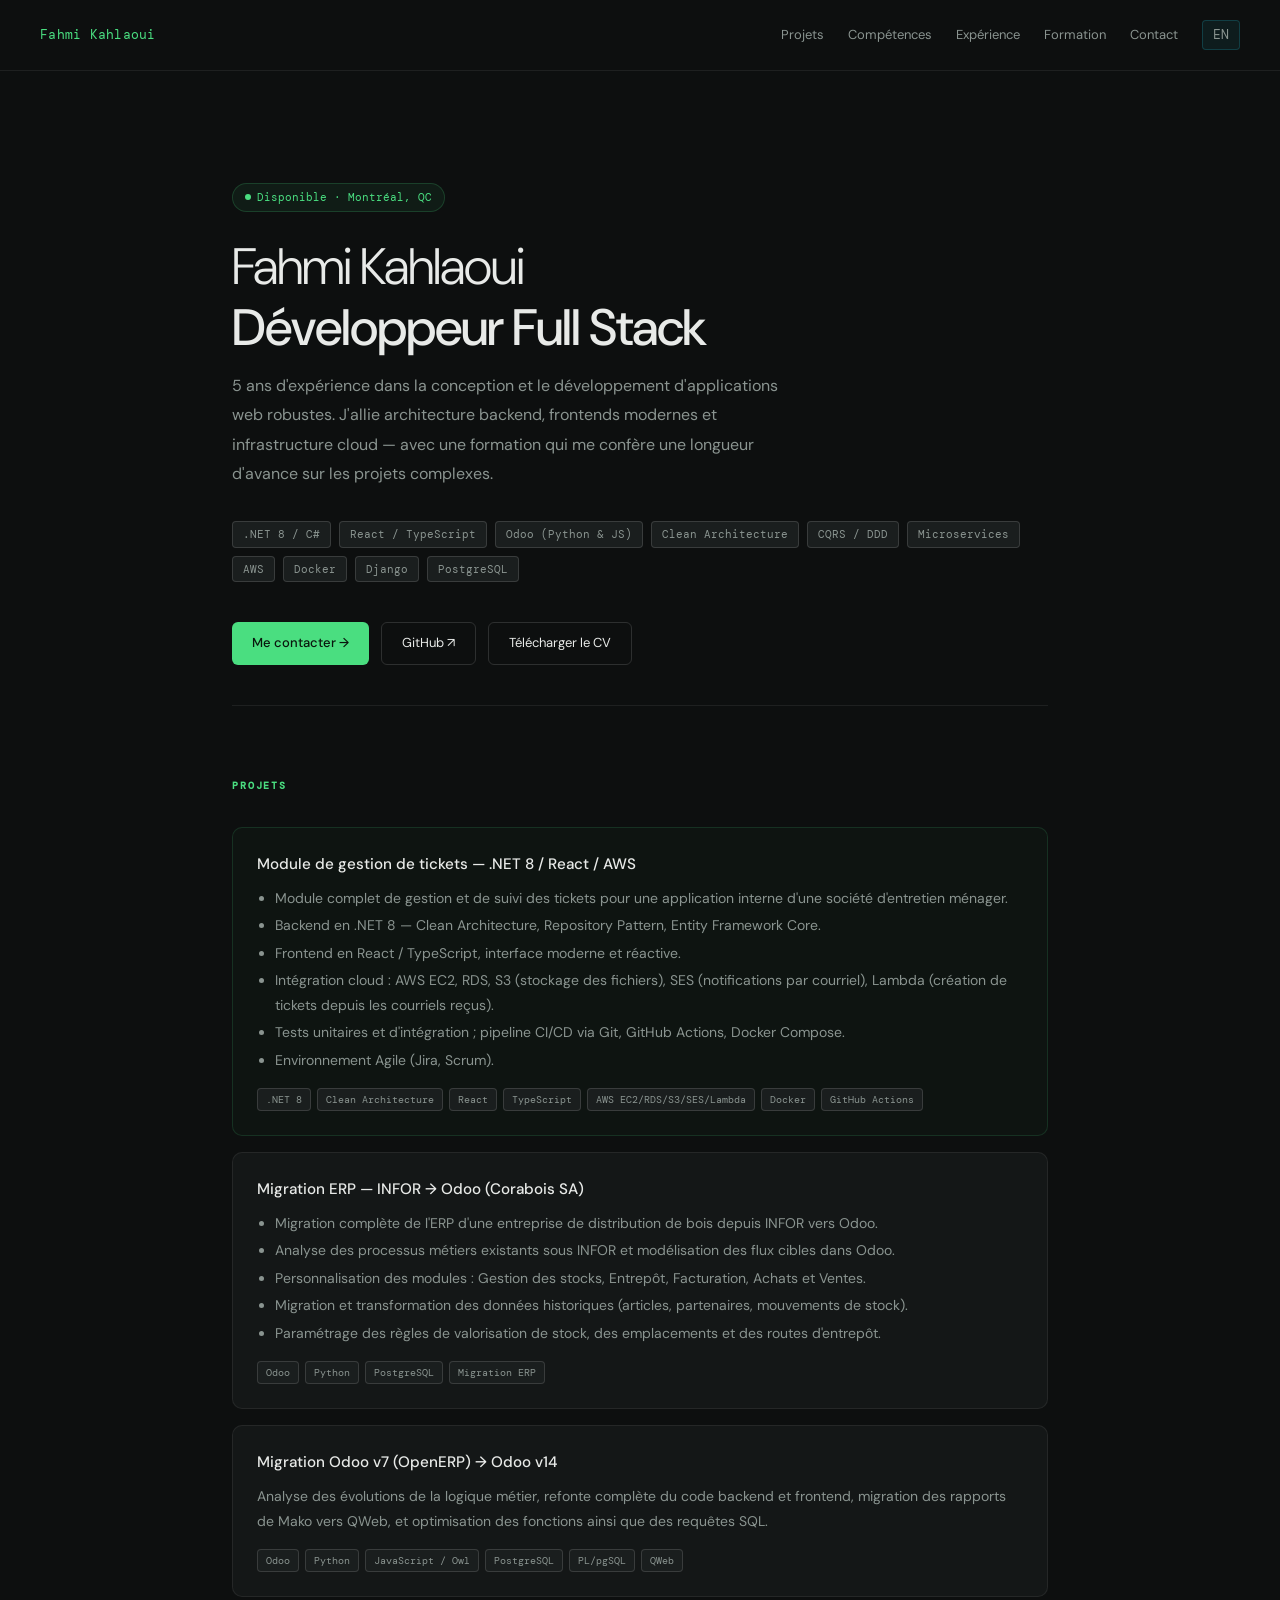
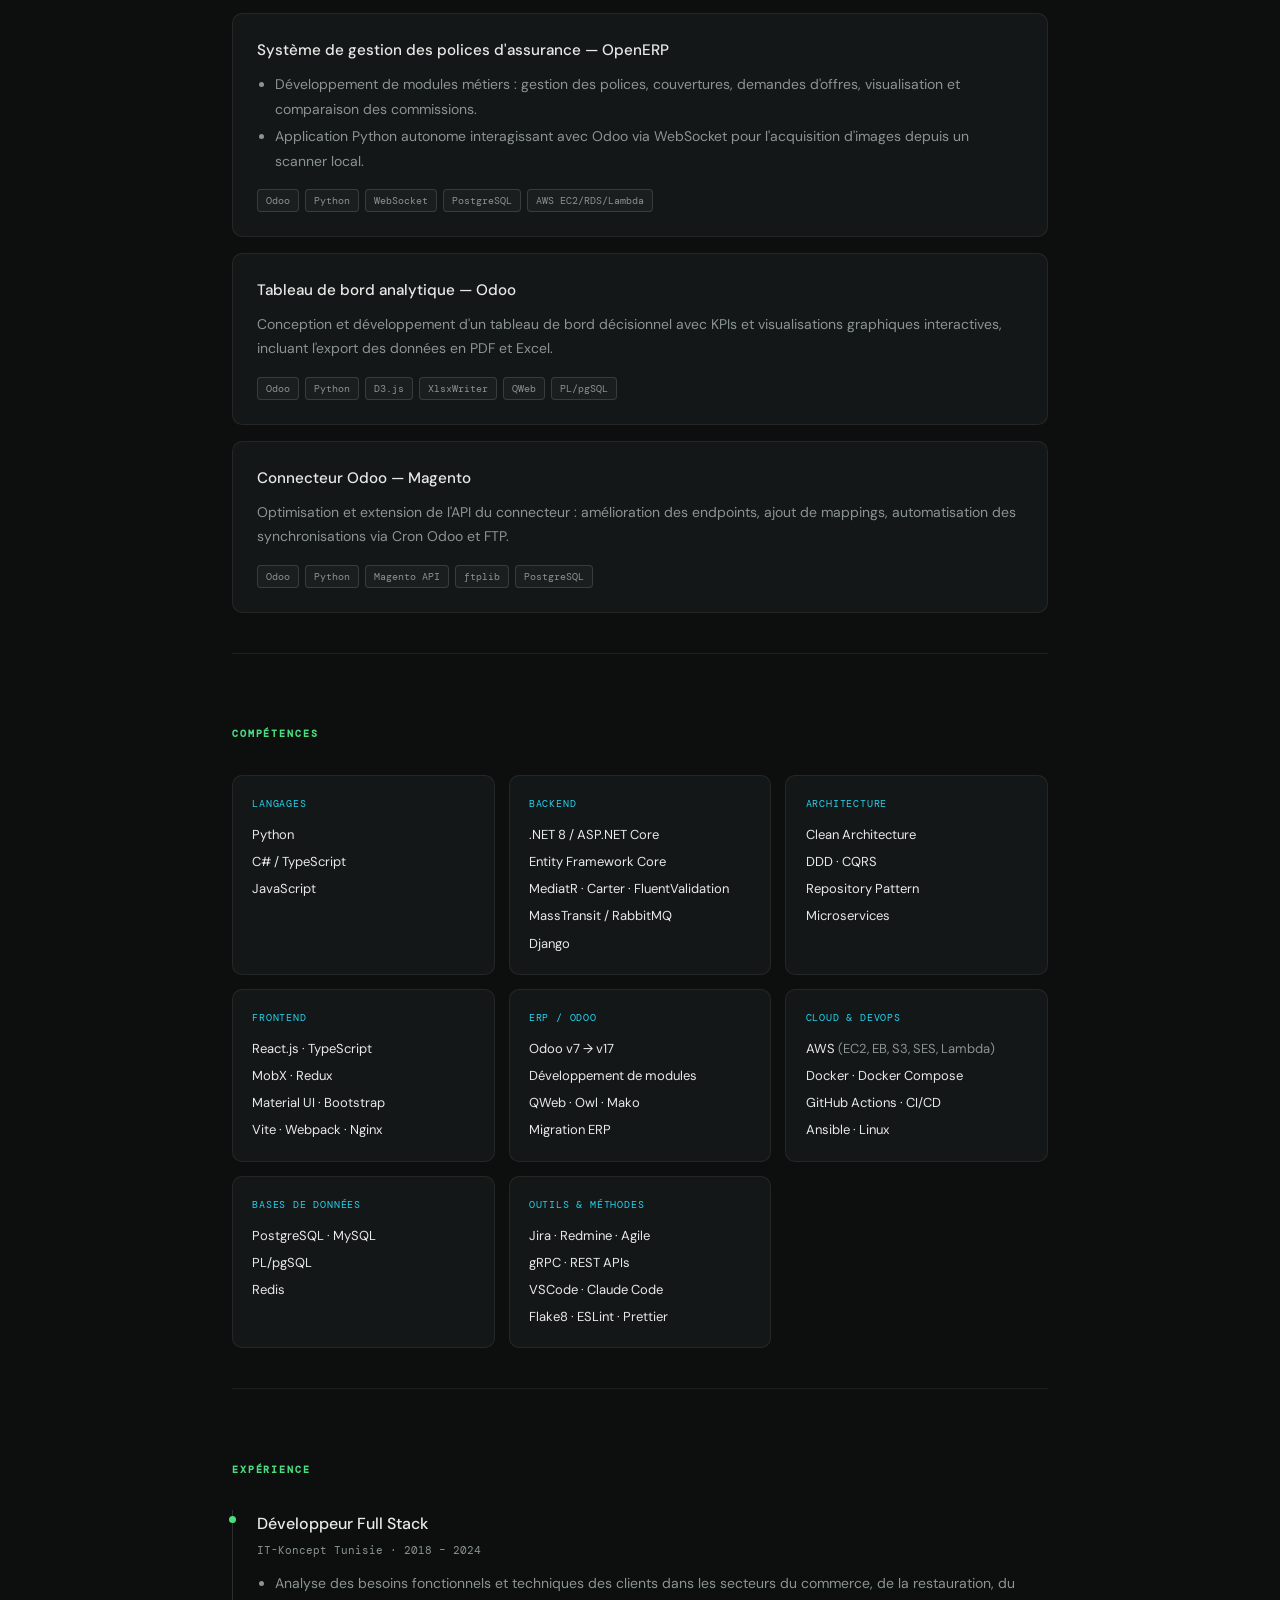
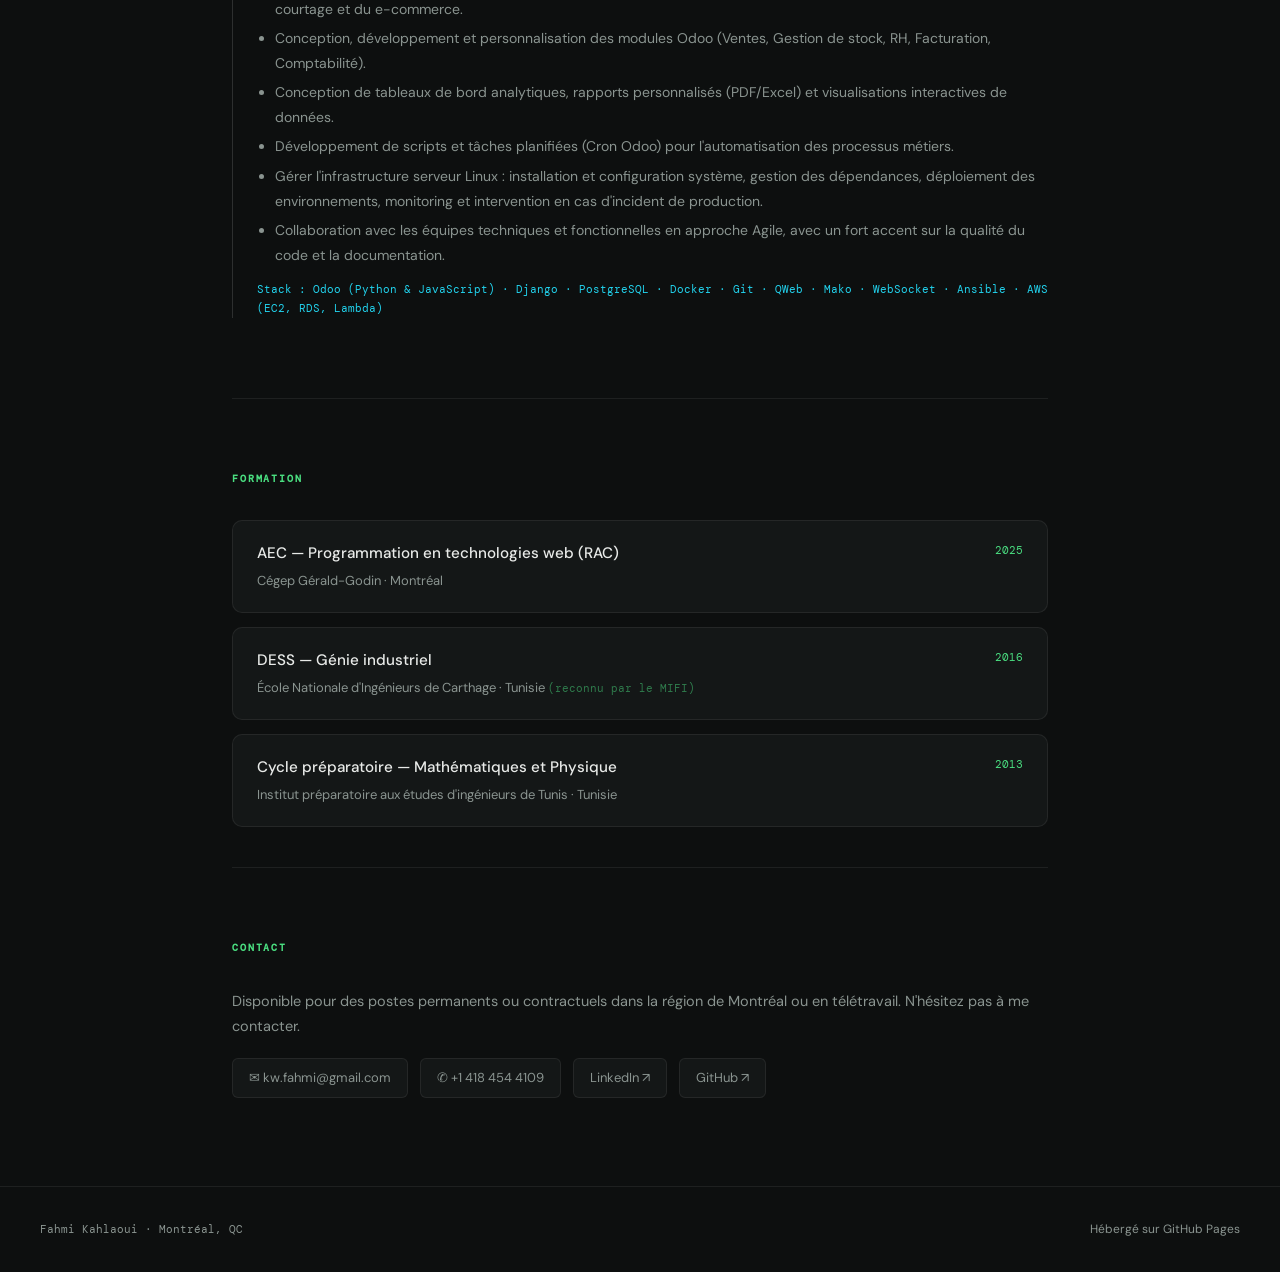
==== commit 4d491d72: "[IMP]: add english pdf version of the resume and add some details" ====
--- a/index-fr.html
+++ b/index-fr.html
@@ -62,7 +62,7 @@
         <div class="project-card featured">
           <div class="project-header">
             <span class="project-title">Module de gestion de tickets — .NET 8 / React / AWS</span>
-            <span class="project-badge">En vedette</span>
+            <!-- <span class="project-badge">En vedette</span> -->
           </div>
           <div class="project-desc">
             <ul>
@@ -283,6 +283,9 @@
               interactives de données.</li>
             <li>Développement de scripts et tâches planifiées (Cron Odoo) pour l'automatisation des processus métiers.
             </li>
+            <li>Gérer l'infrastructure serveur Linux : installation et configuration système, gestion des dépendances,
+              déploiement des environnements, monitoring et intervention en cas d'incident de production.
+            </li>
             <li>Collaboration avec les équipes techniques et fonctionnelles en approche Agile, avec un fort accent sur
               la qualité du code et la documentation.</li>
           </ul>
@@ -300,7 +303,7 @@
       <div class="edu-grid">
         <div class="edu-card">
           <div>
-            <div class="edu-degree">AEC — Programmation en technologies web (LABGO)</div>
+            <div class="edu-degree">AEC — Programmation en technologies web (RAC)</div>
             <div class="edu-school">Cégep Gérald-Godin · Montréal</div>
           </div>
           <div class="edu-year">2025</div>
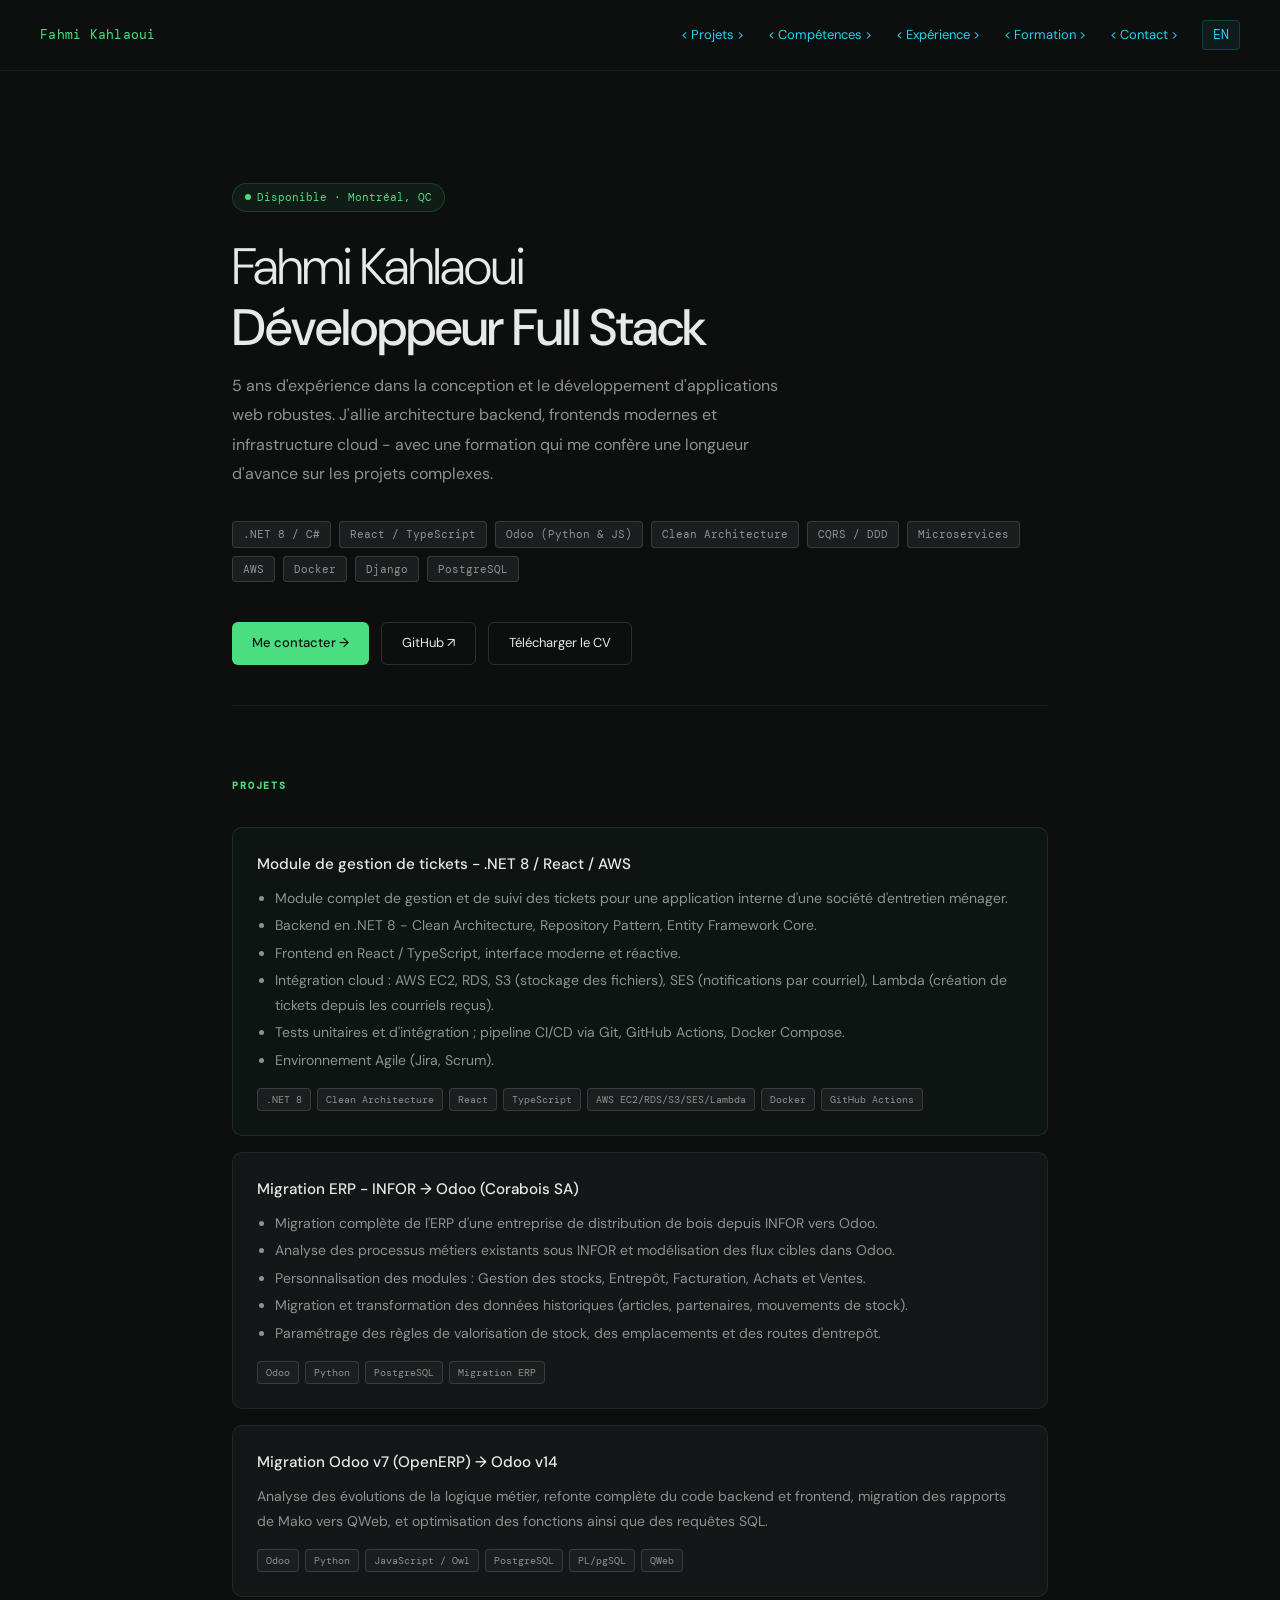
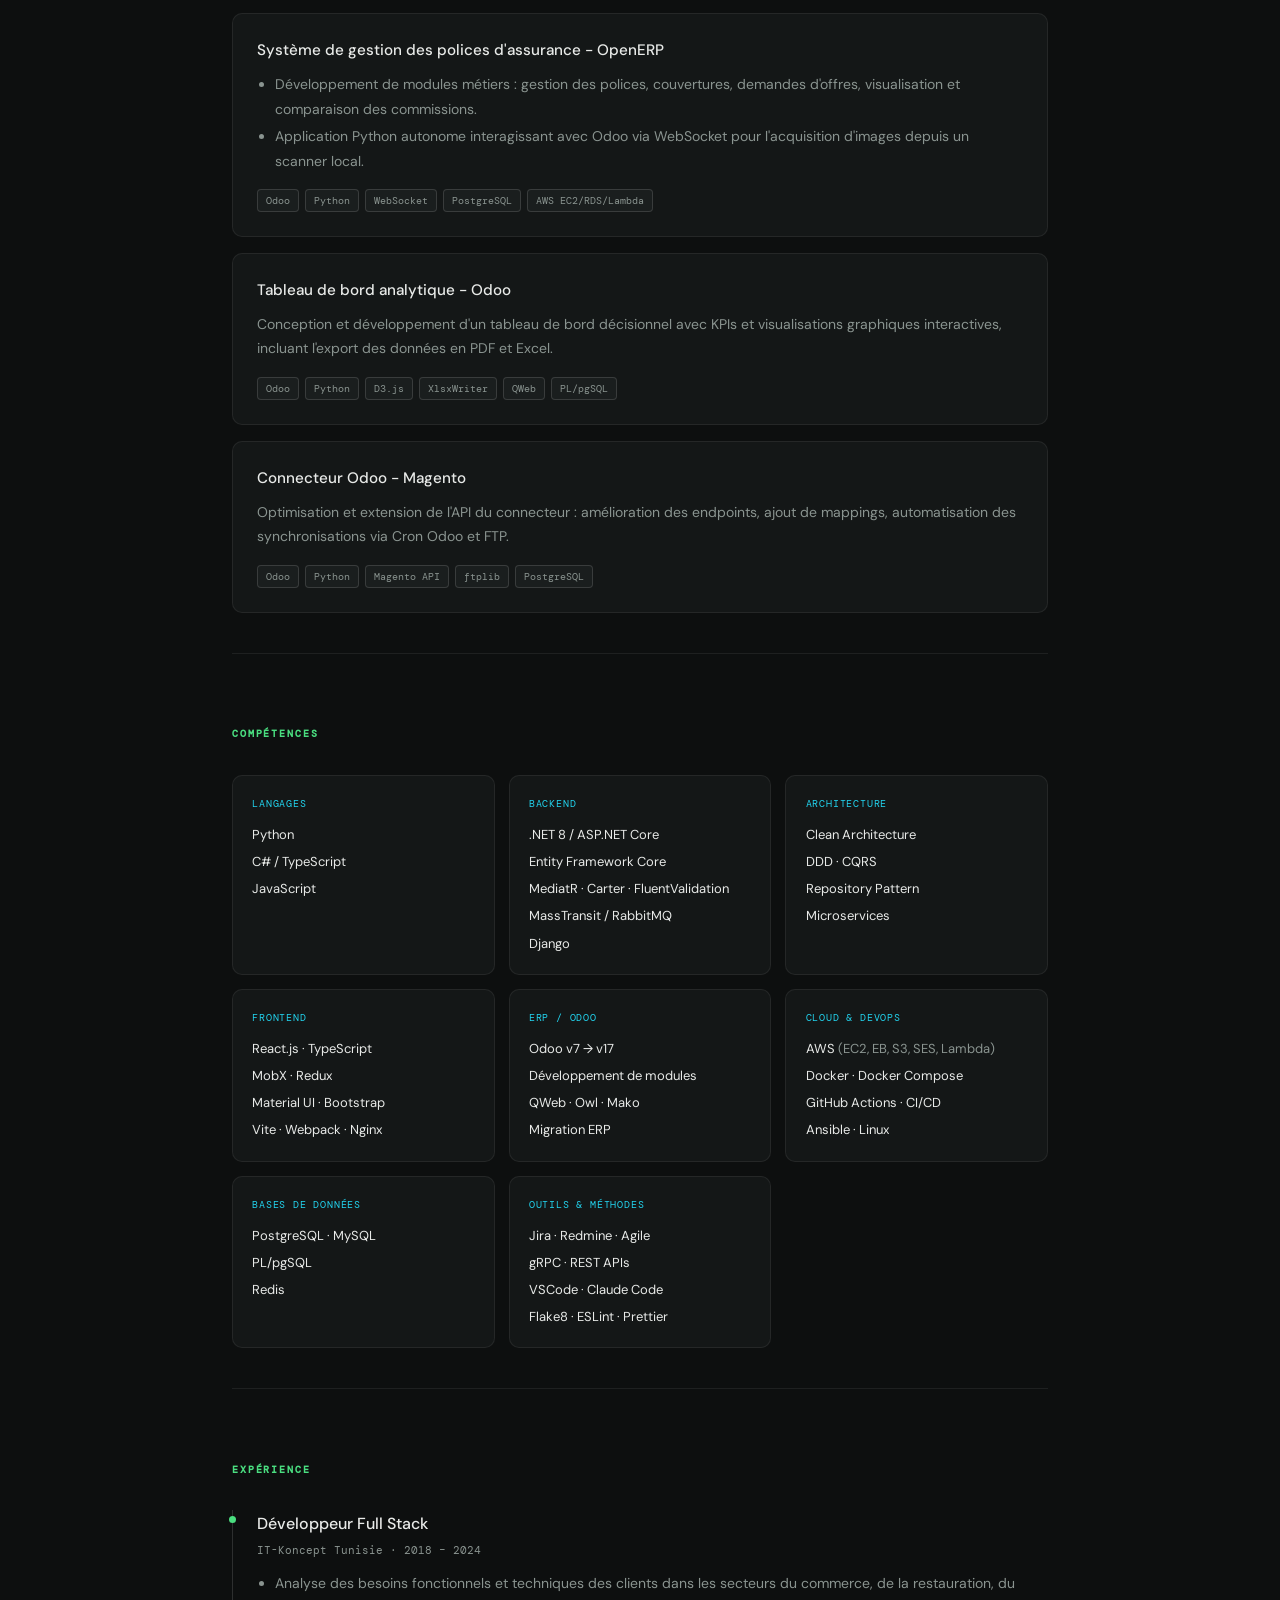
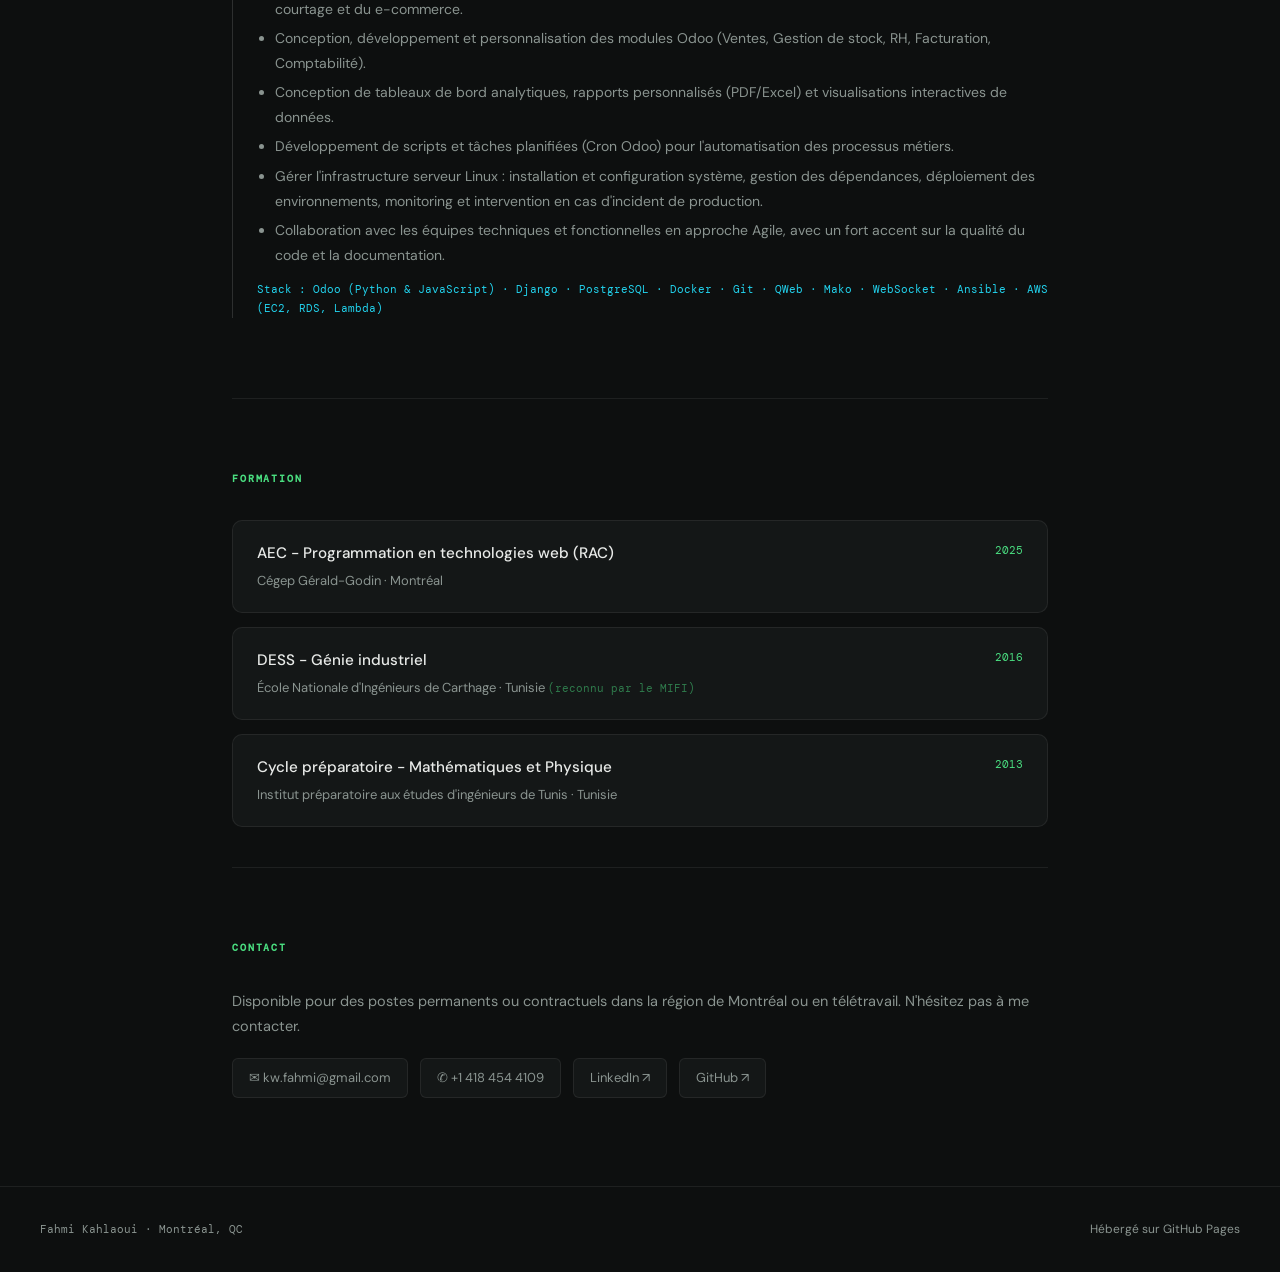
==== commit 3bd916b1: "[IMP]: styling nav menus" ====
--- a/index-fr.html
+++ b/index-fr.html
@@ -4,7 +4,7 @@
 <head>
   <meta charset="UTF-8">
   <meta name="viewport" content="width=device-width, initial-scale=1.0">
-  <title>Fahmi Kahlaoui — Développeur Full Stack</title>
+  <title>Fahmi Kahlaoui - Développeur Full Stack</title>
   <link rel="stylesheet" href="style.css">
 </head>
 
@@ -13,11 +13,11 @@
   <nav>
     <a class="nav-logo" href="#">Fahmi Kahlaoui</a>
     <div class="nav-links">
-      <a href="#projects">Projets</a>
-      <a href="#skills">Compétences</a>
-      <a href="#experience">Expérience</a>
-      <a href="#education">Formation</a>
-      <a href="#contact">Contact</a>
+      <a href="#projects">&lt; Projets &gt;</a>
+      <a href="#skills">&lt; Compétences &gt;</a>
+      <a href="#experience">&lt; Expérience &gt;</a>
+      <a href="#education">&lt; Formation &gt;</a>
+      <a href="#contact">&lt; Contact &gt;</a>
       <a class="lang-switch" href="index.html">EN</a>
     </div>
   </nav>
@@ -30,7 +30,7 @@
       <h1>Fahmi Kahlaoui<br><strong>Développeur Full Stack</strong></h1>
       <p class="hero-sub">
         5 ans d'expérience dans la conception et le développement d'applications web robustes. J'allie architecture
-        backend, frontends modernes et infrastructure cloud —
+        backend, frontends modernes et infrastructure cloud -
         avec une formation qui me confère une longueur d'avance sur les projets complexes.
       </p>
       <div class="hero-tags">
@@ -61,14 +61,14 @@
 
         <div class="project-card featured">
           <div class="project-header">
-            <span class="project-title">Module de gestion de tickets — .NET 8 / React / AWS</span>
+            <span class="project-title">Module de gestion de tickets - .NET 8 / React / AWS</span>
             <!-- <span class="project-badge">En vedette</span> -->
           </div>
           <div class="project-desc">
             <ul>
               <li>Module complet de gestion et de suivi des tickets pour une application interne d'une société
                 d'entretien ménager.</li>
-              <li>Backend en .NET 8 — Clean Architecture, Repository Pattern, Entity Framework Core.</li>
+              <li>Backend en .NET 8 - Clean Architecture, Repository Pattern, Entity Framework Core.</li>
               <li>Frontend en React / TypeScript, interface moderne et réactive.</li>
               <li>Intégration cloud : AWS EC2, RDS, S3 (stockage des fichiers), SES (notifications par courriel), Lambda
                 (création de tickets depuis les courriels reçus).</li>
@@ -89,7 +89,7 @@
 
         <div class="project-card">
           <div class="project-header">
-            <span class="project-title">Migration ERP — INFOR → Odoo (Corabois SA)</span>
+            <span class="project-title">Migration ERP - INFOR → Odoo (Corabois SA)</span>
           </div>
           <div class="project-desc">
             <ul>
@@ -128,7 +128,7 @@
 
         <div class="project-card">
           <div class="project-header">
-            <span class="project-title">Système de gestion des polices d'assurance — OpenERP</span>
+            <span class="project-title">Système de gestion des polices d'assurance - OpenERP</span>
           </div>
           <div class="project-desc">
             <ul>
@@ -149,7 +149,7 @@
 
         <div class="project-card">
           <div class="project-header">
-            <span class="project-title">Tableau de bord analytique — Odoo</span>
+            <span class="project-title">Tableau de bord analytique - Odoo</span>
           </div>
           <div class="project-desc">
             Conception et développement d'un tableau de bord décisionnel avec KPIs et visualisations graphiques
@@ -167,7 +167,7 @@
 
         <div class="project-card">
           <div class="project-header">
-            <span class="project-title">Connecteur Odoo — Magento</span>
+            <span class="project-title">Connecteur Odoo - Magento</span>
           </div>
           <div class="project-desc">
             Optimisation et extension de l'API du connecteur : amélioration des endpoints, ajout de mappings,
@@ -303,14 +303,14 @@
       <div class="edu-grid">
         <div class="edu-card">
           <div>
-            <div class="edu-degree">AEC — Programmation en technologies web (RAC)</div>
+            <div class="edu-degree">AEC - Programmation en technologies web (RAC)</div>
             <div class="edu-school">Cégep Gérald-Godin · Montréal</div>
           </div>
           <div class="edu-year">2025</div>
         </div>
         <div class="edu-card">
           <div>
-            <div class="edu-degree">DESS — Génie industriel</div>
+            <div class="edu-degree">DESS - Génie industriel</div>
             <div class="edu-school">École Nationale d'Ingénieurs de Carthage · Tunisie <span
                 style="color:#4ade8080;font-size:11px;font-family:'DM Mono',monospace;">(reconnu par le MIFI)</span>
             </div>
@@ -319,7 +319,7 @@
         </div>
         <div class="edu-card">
           <div>
-            <div class="edu-degree">Cycle préparatoire — Mathématiques et Physique</div>
+            <div class="edu-degree">Cycle préparatoire - Mathématiques et Physique</div>
             <div class="edu-school">Institut préparatoire aux études d'ingénieurs de Tunis · Tunisie</div>
           </div>
           <div class="edu-year">2013</div>
--- a/style.css
+++ b/style.css
@@ -1,24 +1,28 @@
 @import url('https://fonts.googleapis.com/css2?family=DM+Mono:wght@300;400;500&family=DM+Sans:wght@300;400;500&display=swap');
 
-*, *::before, *::after {
+*,
+*::before,
+*::after {
   box-sizing: border-box;
   margin: 0;
   padding: 0;
 }
 
 :root {
-  --bg:      #0d0f0f;
-  --bg2:     #141717;
-  --bg3:     #1a1e1e;
-  --border:  #ffffff12;
+  --bg: #0d0f0f;
+  --bg2: #141717;
+  --bg3: #1a1e1e;
+  --border: #ffffff12;
   --border2: #ffffff22;
-  --text:    #e8eae8;
-  --muted:   #8a9490;
-  --accent:  #4ade80;
+  --text: #e8eae8;
+  --muted: #8a9490;
+  --accent: #4ade80;
   --accent2: #22d3ee;
 }
 
-html { scroll-behavior: smooth; }
+html {
+  scroll-behavior: smooth;
+}
 
 body {
   background: var(--bg);
@@ -57,13 +61,15 @@
 }
 
 .nav-links a {
-  color: var(--muted);
+  color: var(--accent2);
   text-decoration: none;
   font-size: 13px;
   transition: color 0.2s;
 }
 
-.nav-links a:hover { color: var(--text); }
+.nav-links a:hover {
+  color: var(--text);
+}
 
 .lang-switch {
   font-family: 'DM Mono', monospace;
@@ -77,7 +83,10 @@
   transition: background 0.2s;
 }
 
-.lang-switch:hover { background: #22d3ee20; color: var(--accent2); }
+.lang-switch:hover {
+  background: #22d3ee20;
+  color: var(--accent2);
+}
 
 /* ── MAIN LAYOUT ── */
 main {
@@ -86,8 +95,13 @@
   padding: 0 2rem;
 }
 
-section { padding: 4.5rem 0 2.5rem; }
-.hero   { padding-top: 7rem; }
+section {
+  padding: 4.5rem 0 2.5rem;
+}
+
+.hero {
+  padding-top: 7rem;
+}
 
 .divider {
   height: 0.5px;
@@ -126,7 +140,9 @@
   margin-bottom: 0.75rem;
 }
 
-h1 strong { font-weight: 500; }
+h1 strong {
+  font-weight: 500;
+}
 
 .hero-sub {
   font-size: 1rem;
@@ -179,7 +195,9 @@
   font-weight: 500;
 }
 
-.btn-primary:hover { background: #6ef79a; }
+.btn-primary:hover {
+  background: #6ef79a;
+}
 
 .btn-ghost {
   background: transparent;
@@ -203,7 +221,10 @@
 }
 
 /* ── PROJECTS ── */
-.projects-grid { display: grid; gap: 16px; }
+.projects-grid {
+  display: grid;
+  gap: 16px;
+}
 
 .project-card {
   background: var(--bg2);
@@ -213,7 +234,9 @@
   transition: border-color 0.2s;
 }
 
-.project-card:hover { border-color: var(--border2); }
+.project-card:hover {
+  border-color: var(--border2);
+}
 
 .project-card.featured {
   border-color: #4ade8025;
@@ -273,7 +296,10 @@
   margin-top: 0.75rem;
 }
 
-.project-tags .tag { font-size: 10px; padding: 2px 8px; }
+.project-tags .tag {
+  font-size: 10px;
+  padding: 2px 8px;
+}
 
 /* ── SKILLS ── */
 .skills-grid {
@@ -309,7 +335,9 @@
   color: var(--text);
 }
 
-.skill-item span { color: var(--muted); }
+.skill-item span {
+  color: var(--muted);
+}
 
 /* ── EXPERIENCE ── */
 .exp-item {
@@ -365,7 +393,10 @@
 }
 
 /* ── EDUCATION ── */
-.edu-grid { display: grid; gap: 14px; }
+.edu-grid {
+  display: grid;
+  gap: 14px;
+}
 
 .edu-card {
   background: var(--bg2);
@@ -447,9 +478,26 @@
 
 /* ── RESPONSIVE ── */
 @media (max-width: 640px) {
-  nav { padding: 1rem 1.25rem; }
-  .nav-links { gap: 1rem; }
-  main { padding: 0 1.25rem; }
-  footer { flex-direction: column; gap: 8px; text-align: center; }
-  .edu-card { flex-direction: column; gap: 4px; }
-}
+  nav {
+    padding: 1rem 1.25rem;
+  }
+
+  .nav-links {
+    gap: 1rem;
+  }
+
+  main {
+    padding: 0 1.25rem;
+  }
+
+  footer {
+    flex-direction: column;
+    gap: 8px;
+    text-align: center;
+  }
+
+  .edu-card {
+    flex-direction: column;
+    gap: 4px;
+  }
+}
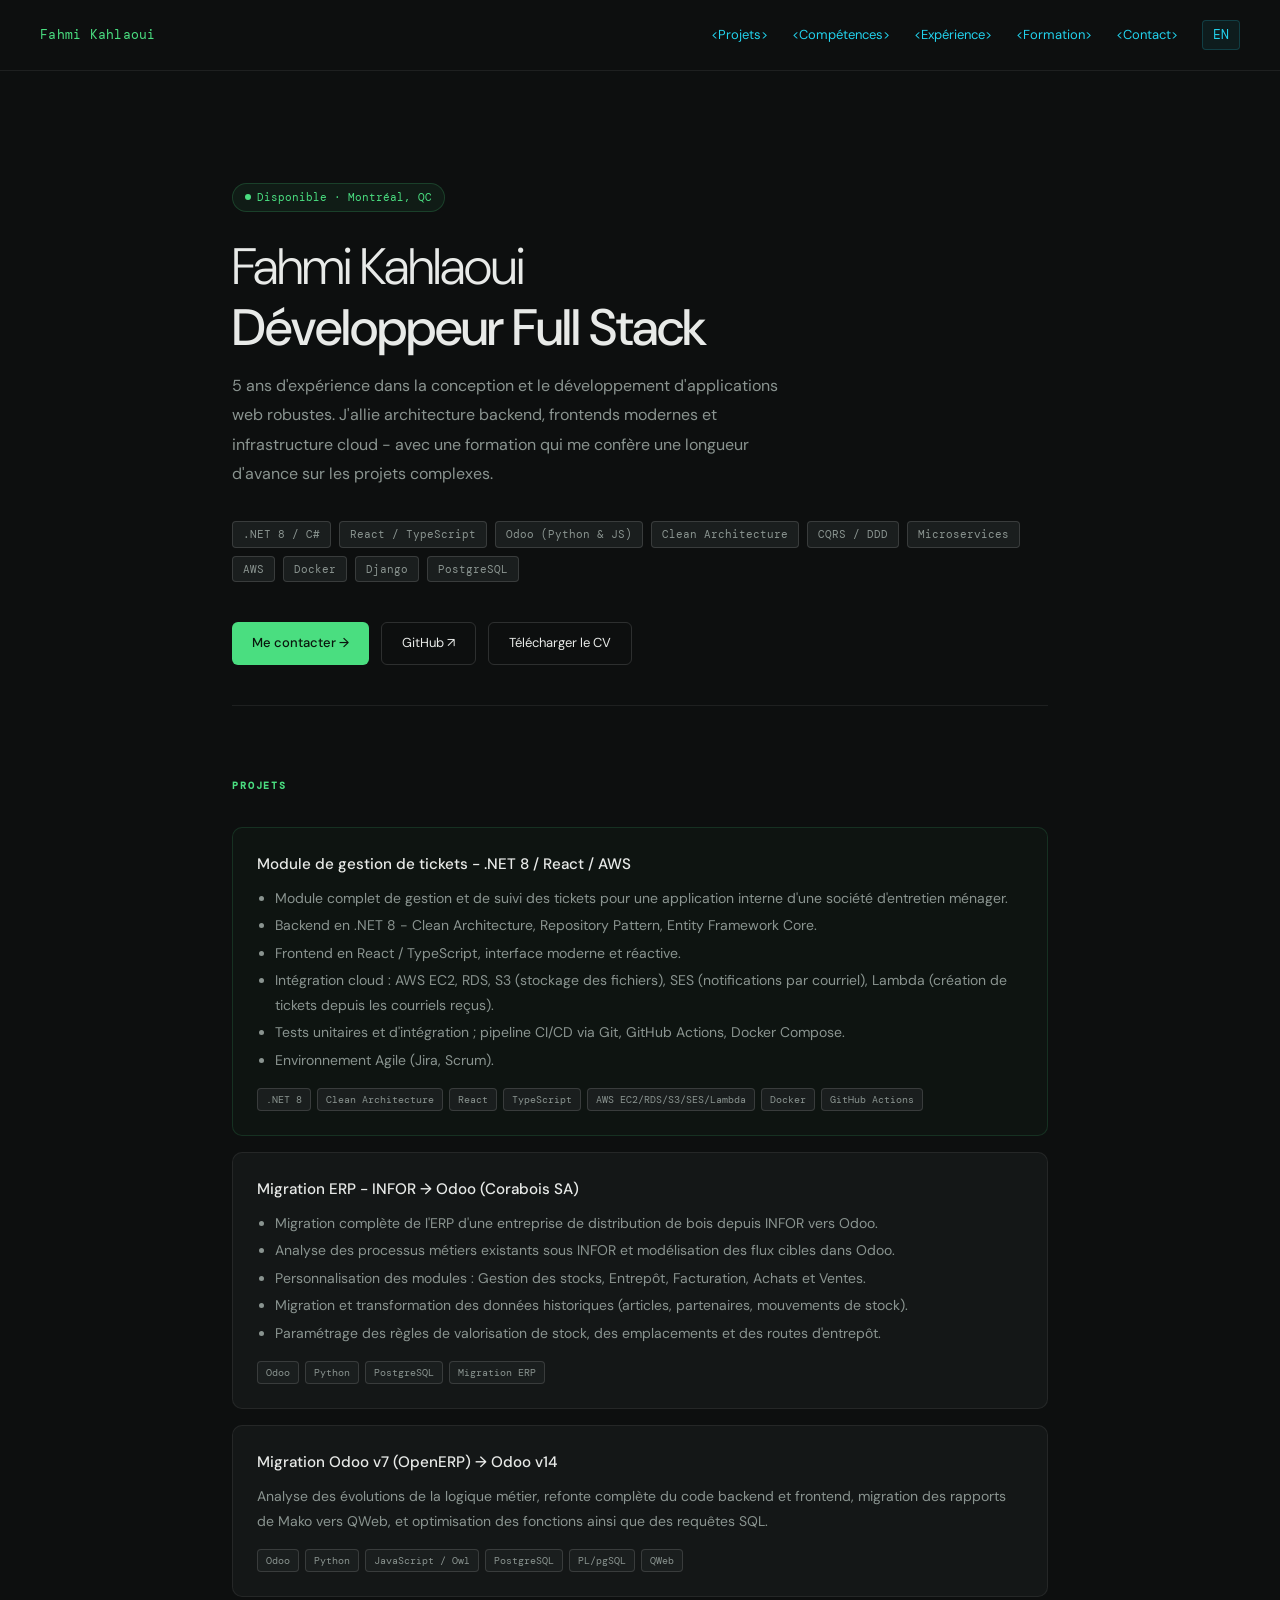
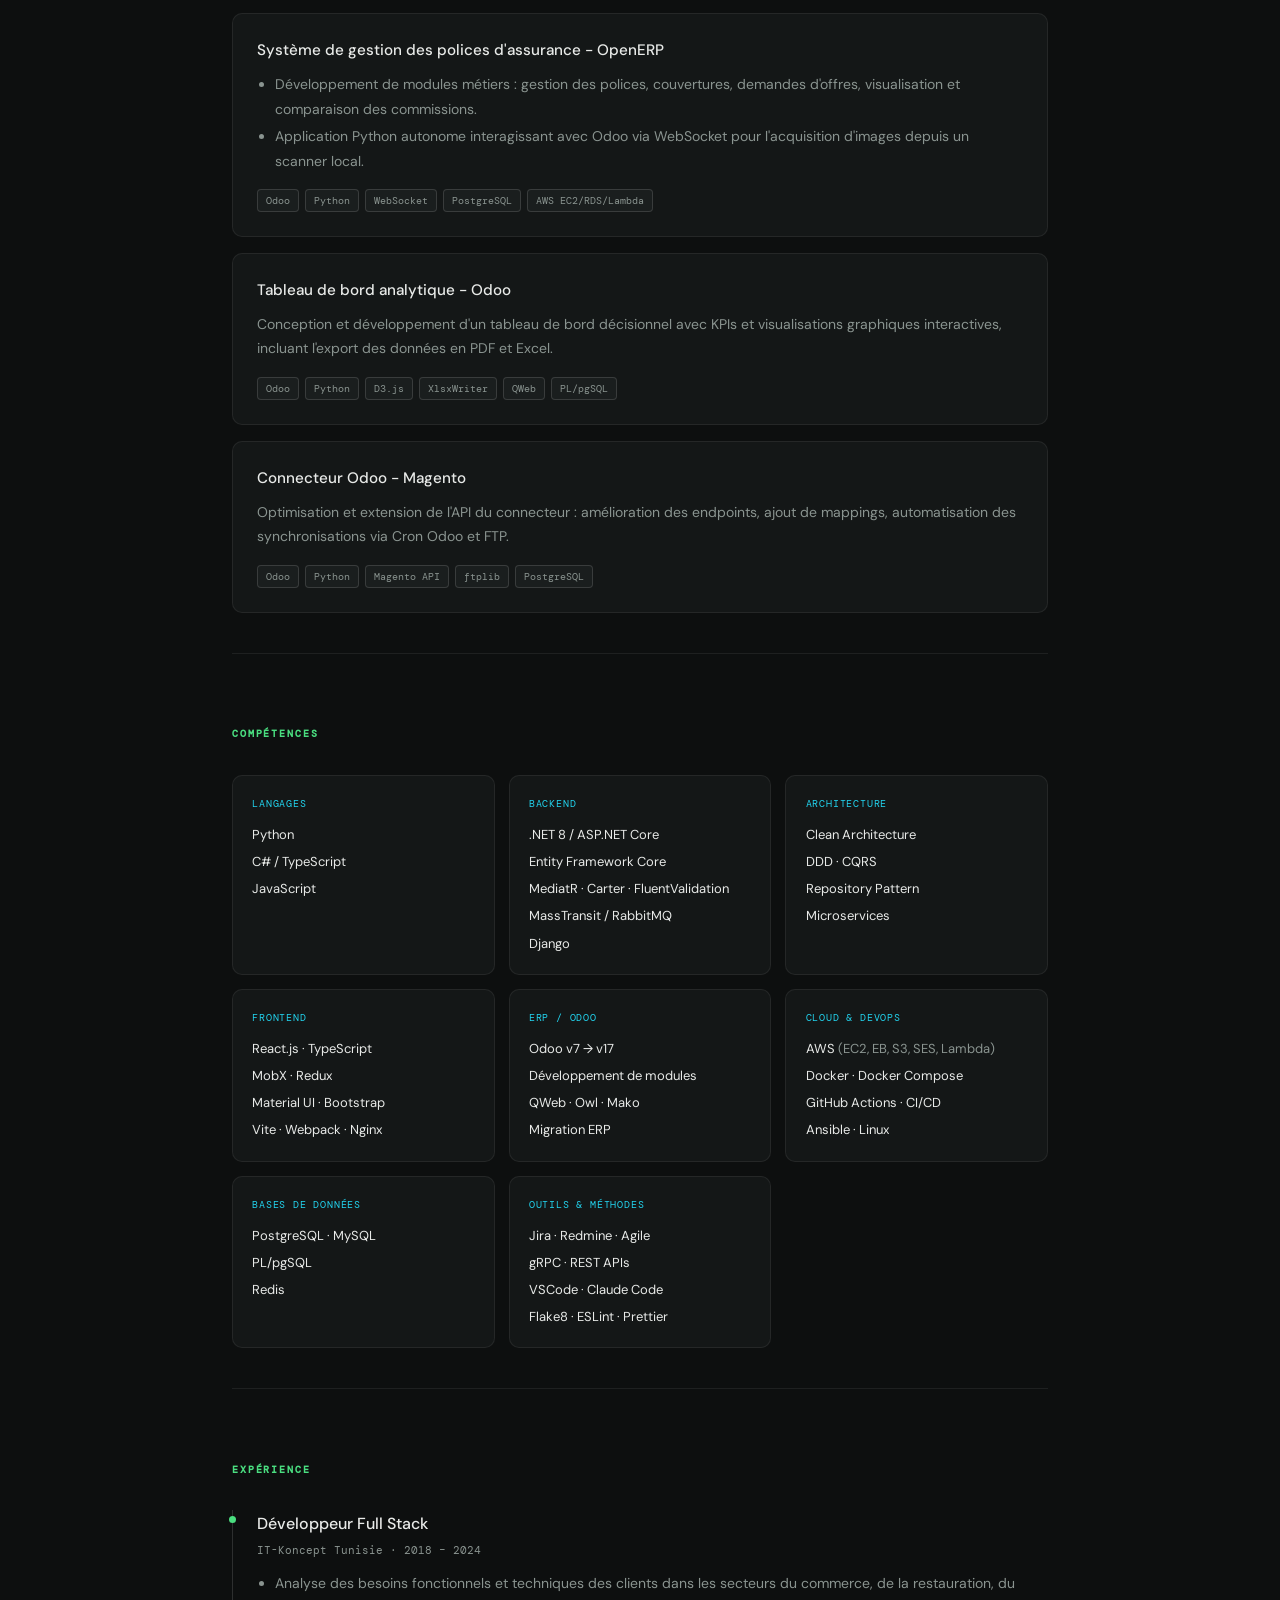
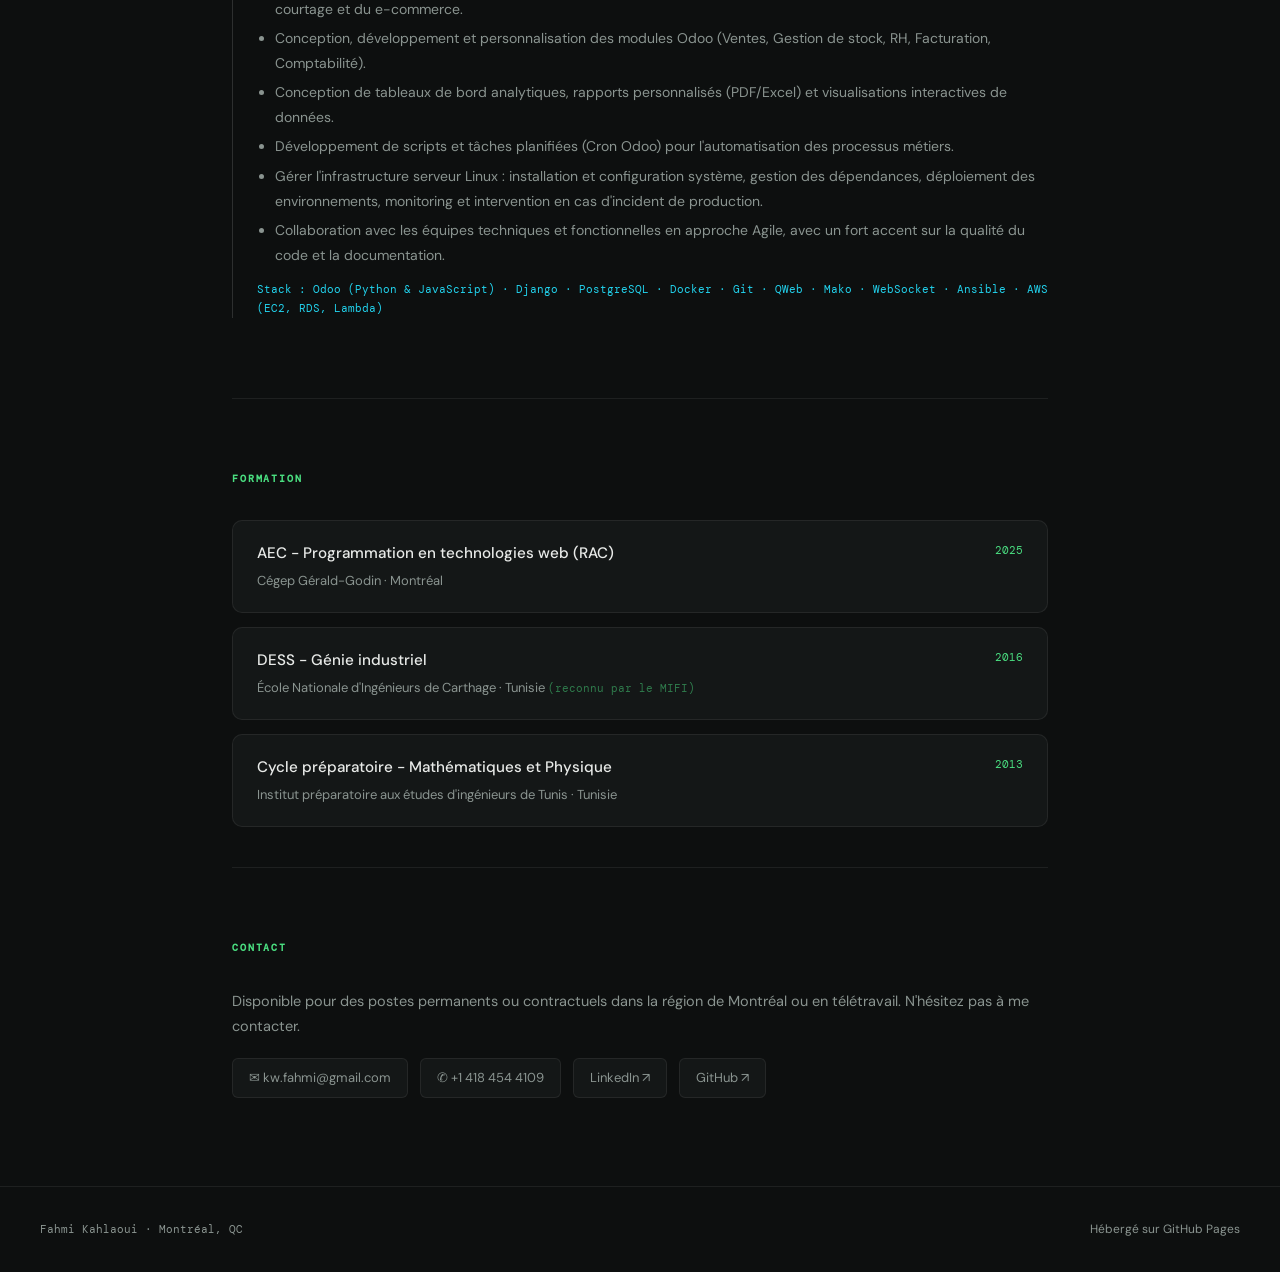
==== commit cb08bd92: "[FIX]: nav menu buttons style" ====
--- a/index-fr.html
+++ b/index-fr.html
@@ -13,11 +13,11 @@
   <nav>
     <a class="nav-logo" href="#">Fahmi Kahlaoui</a>
     <div class="nav-links">
-      <a href="#projects">&lt; Projets &gt;</a>
-      <a href="#skills">&lt; Compétences &gt;</a>
-      <a href="#experience">&lt; Expérience &gt;</a>
-      <a href="#education">&lt; Formation &gt;</a>
-      <a href="#contact">&lt; Contact &gt;</a>
+      <a href="#projects">&lt;Projets&gt;</a>
+      <a href="#skills">&lt;Compétences&gt;</a>
+      <a href="#experience">&lt;Expérience&gt;</a>
+      <a href="#education">&lt;Formation&gt;</a>
+      <a href="#contact">&lt;Contact&gt;</a>
       <a class="lang-switch" href="index.html">EN</a>
     </div>
   </nav>
